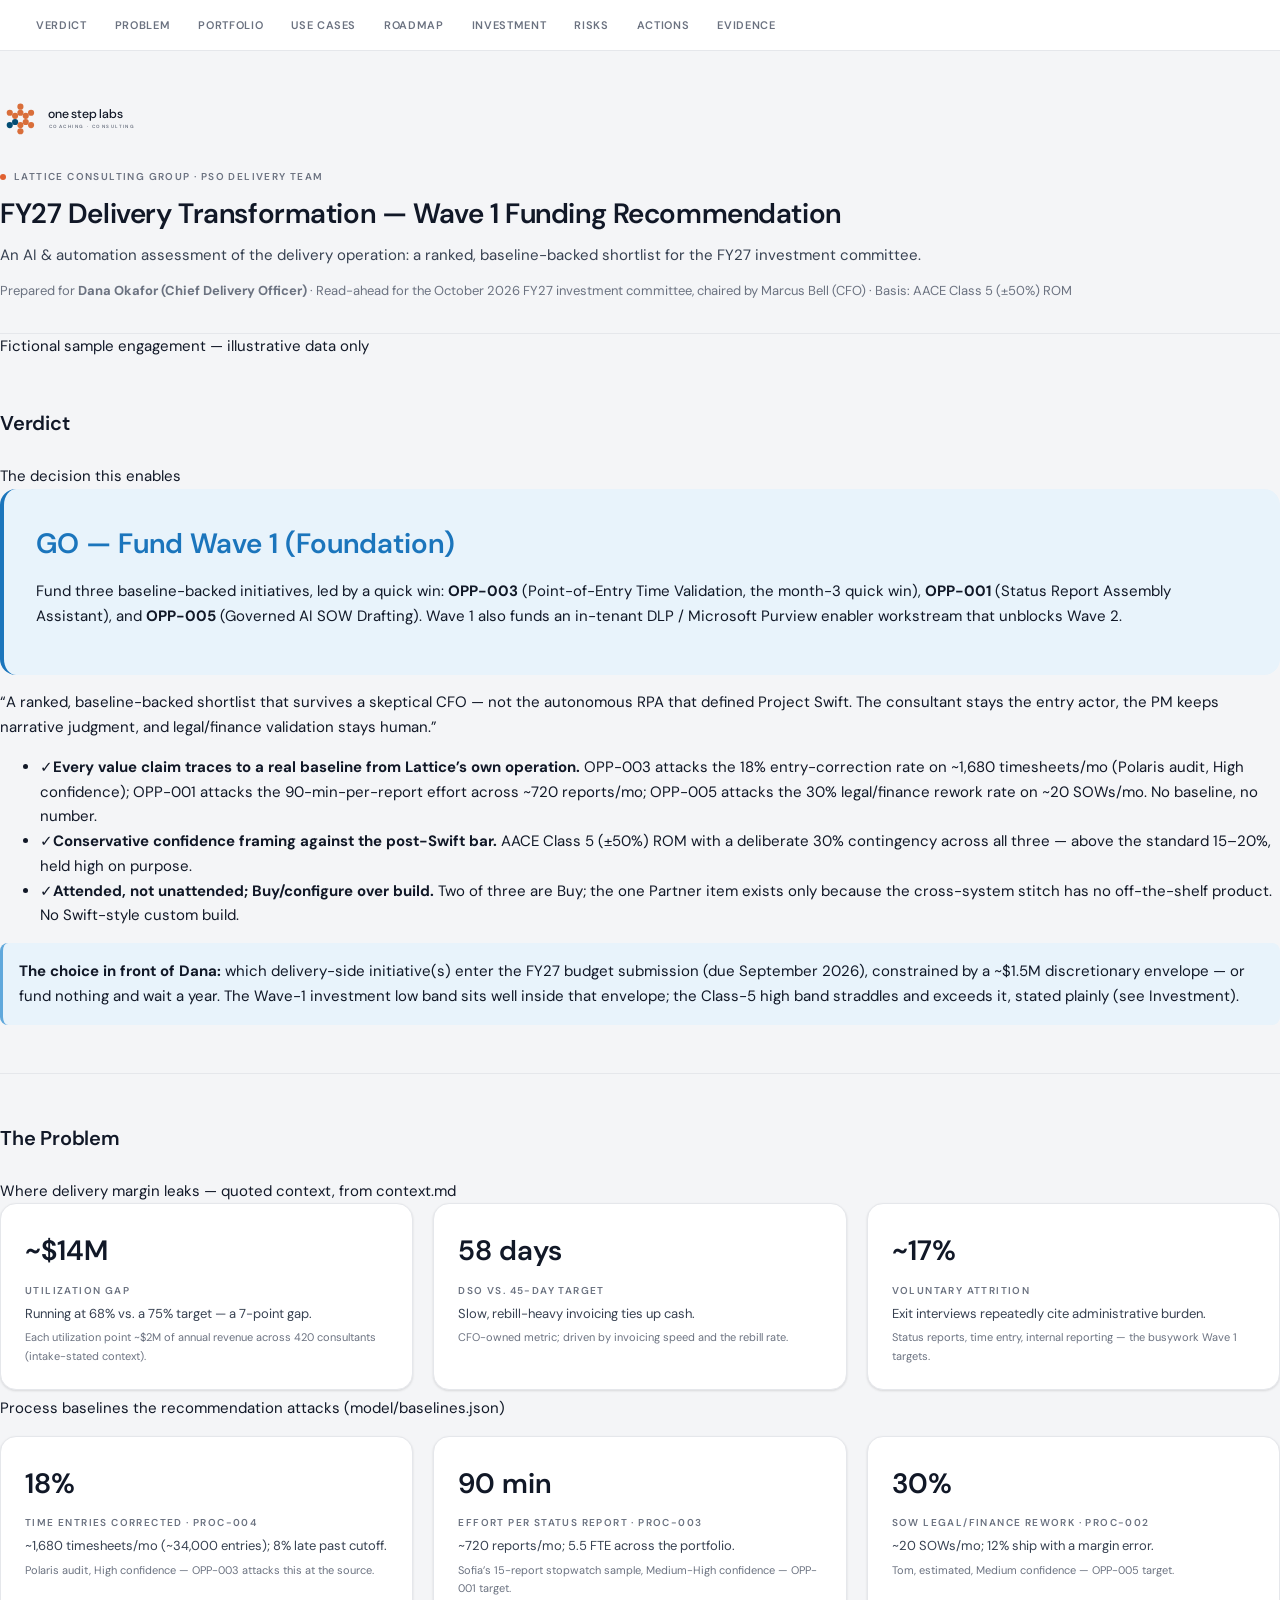
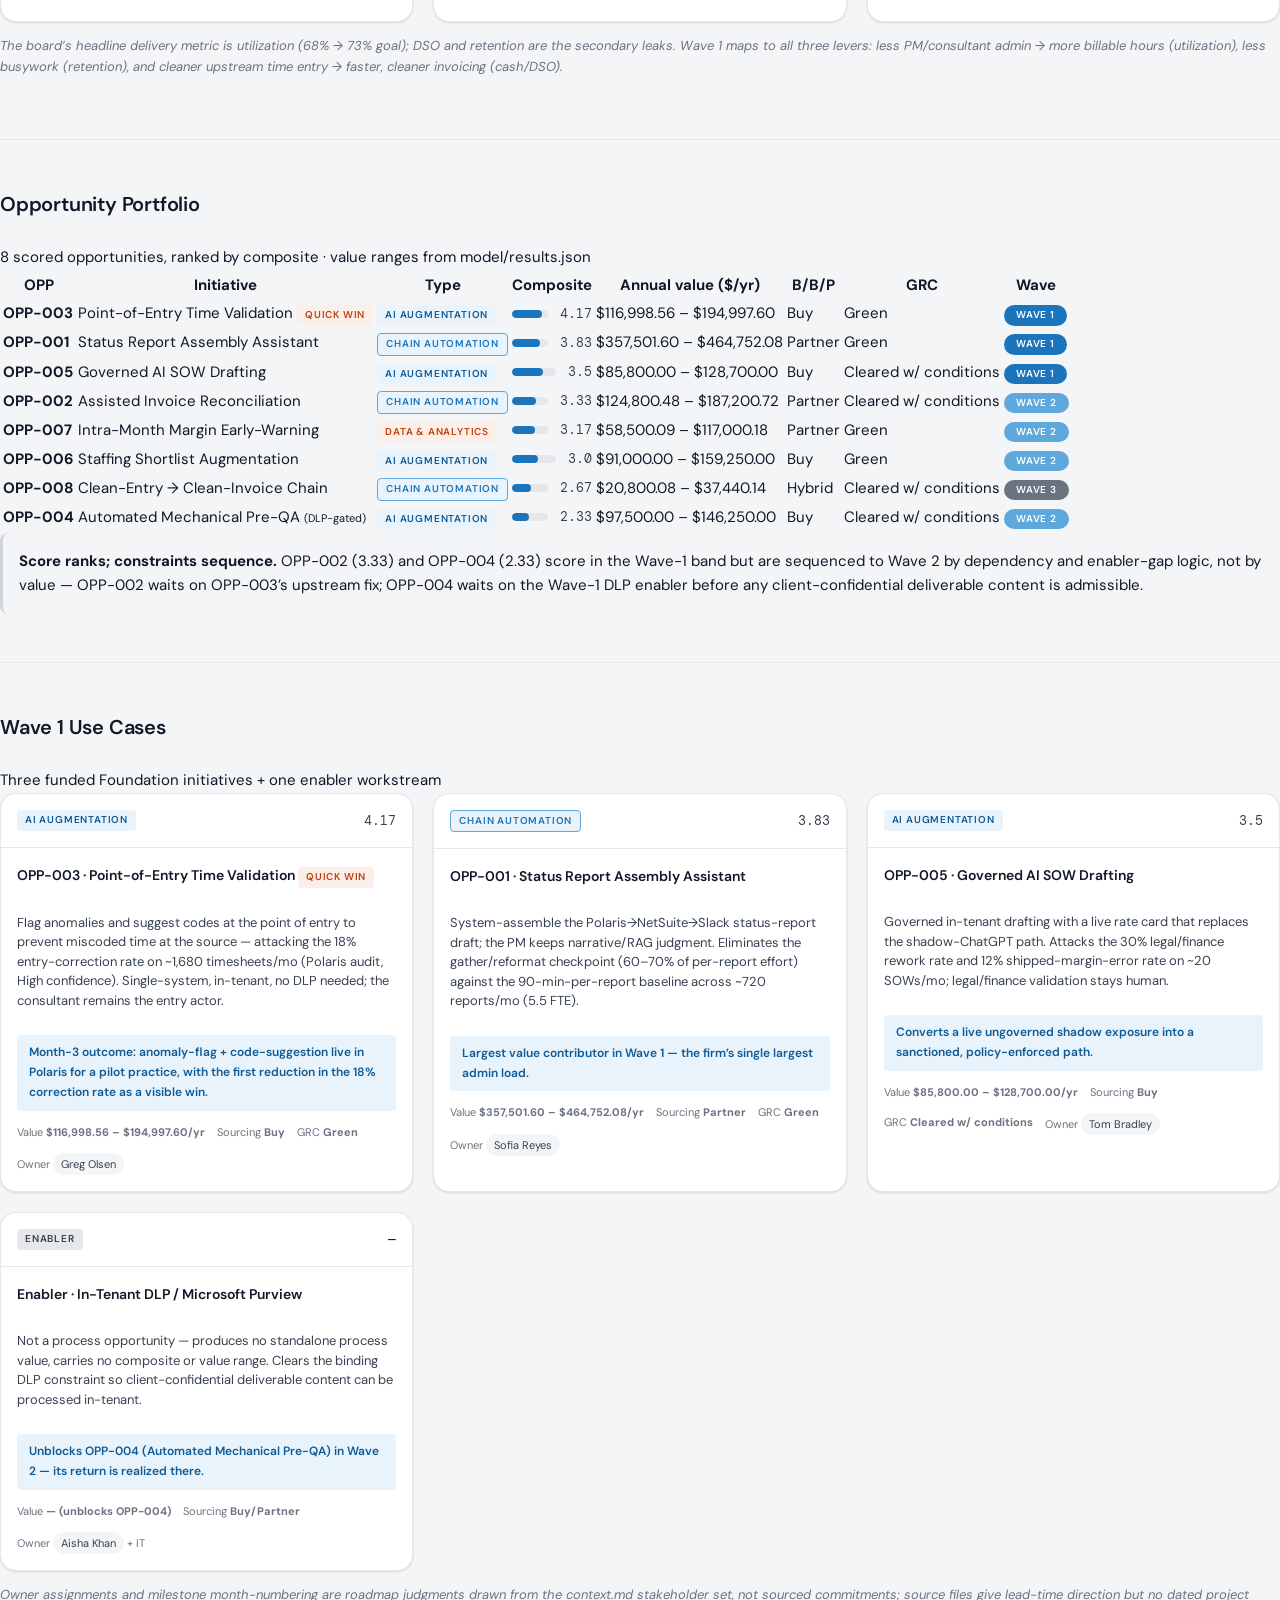
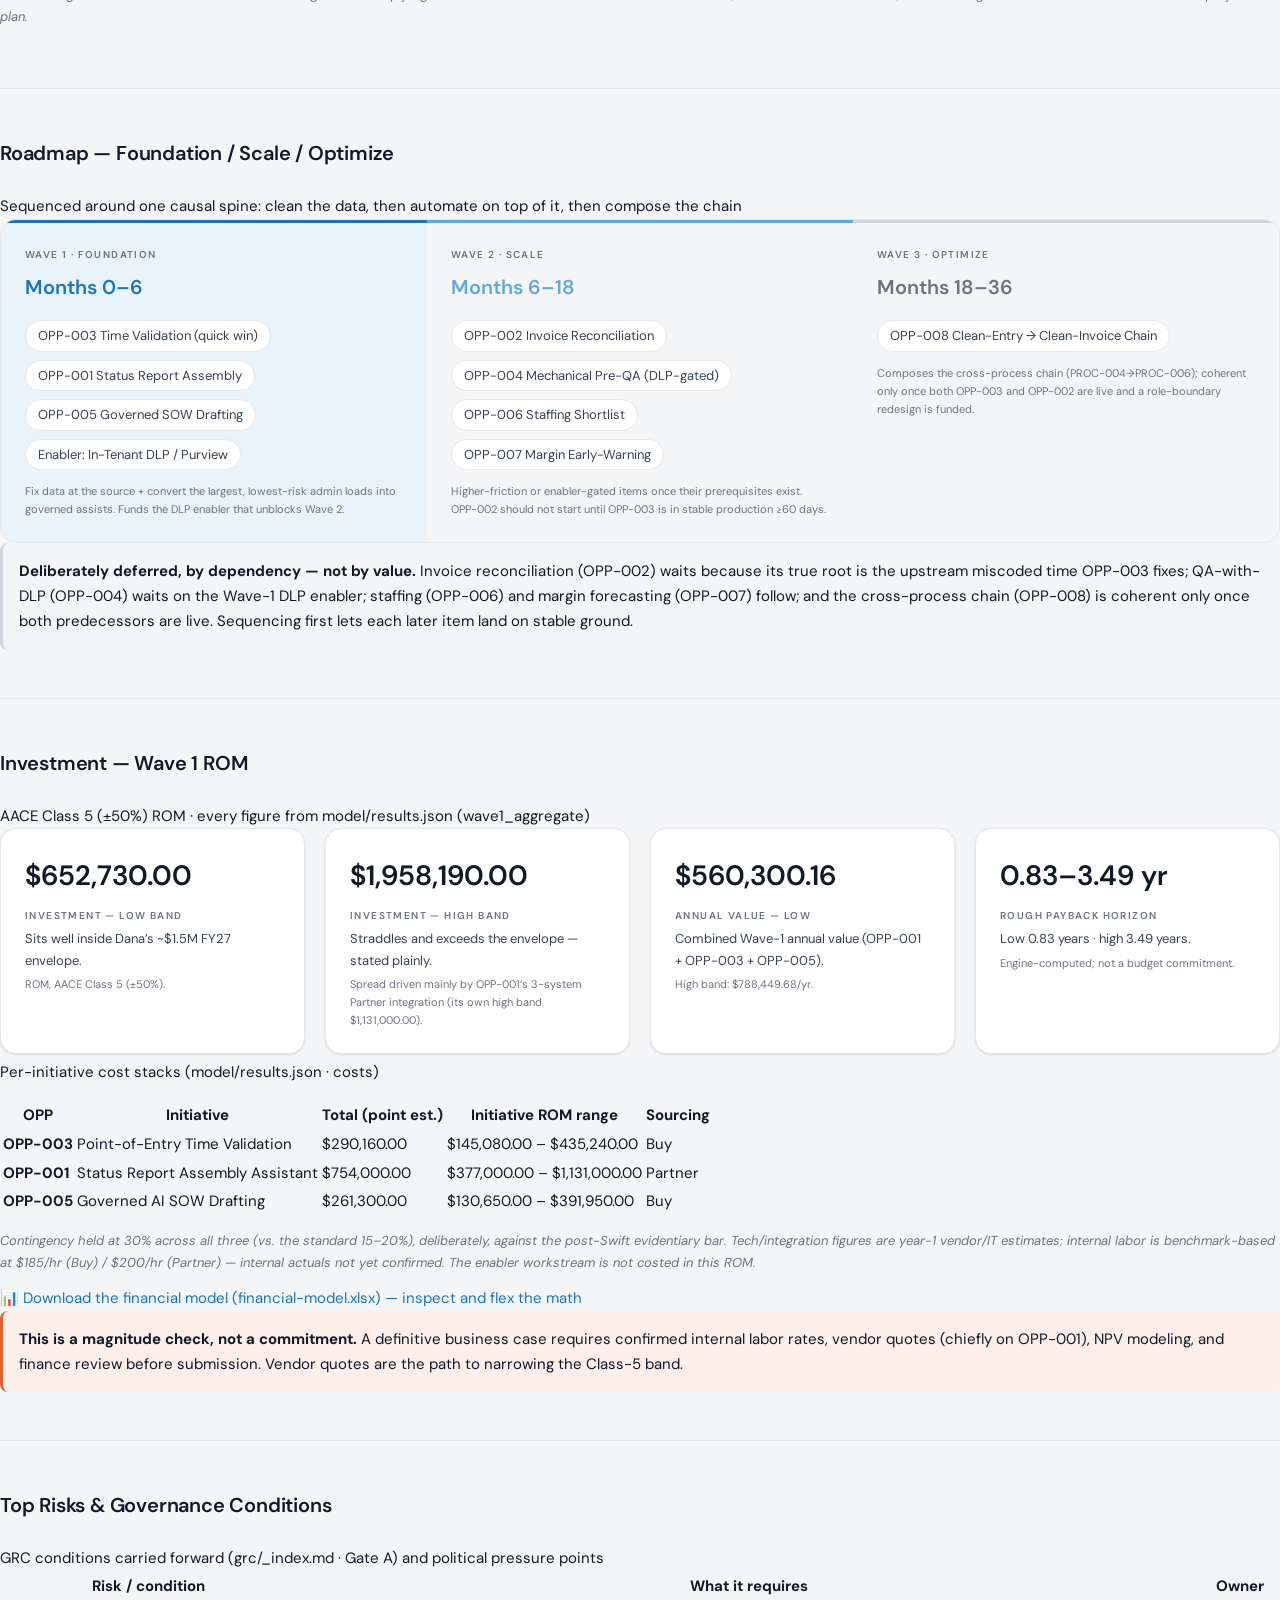
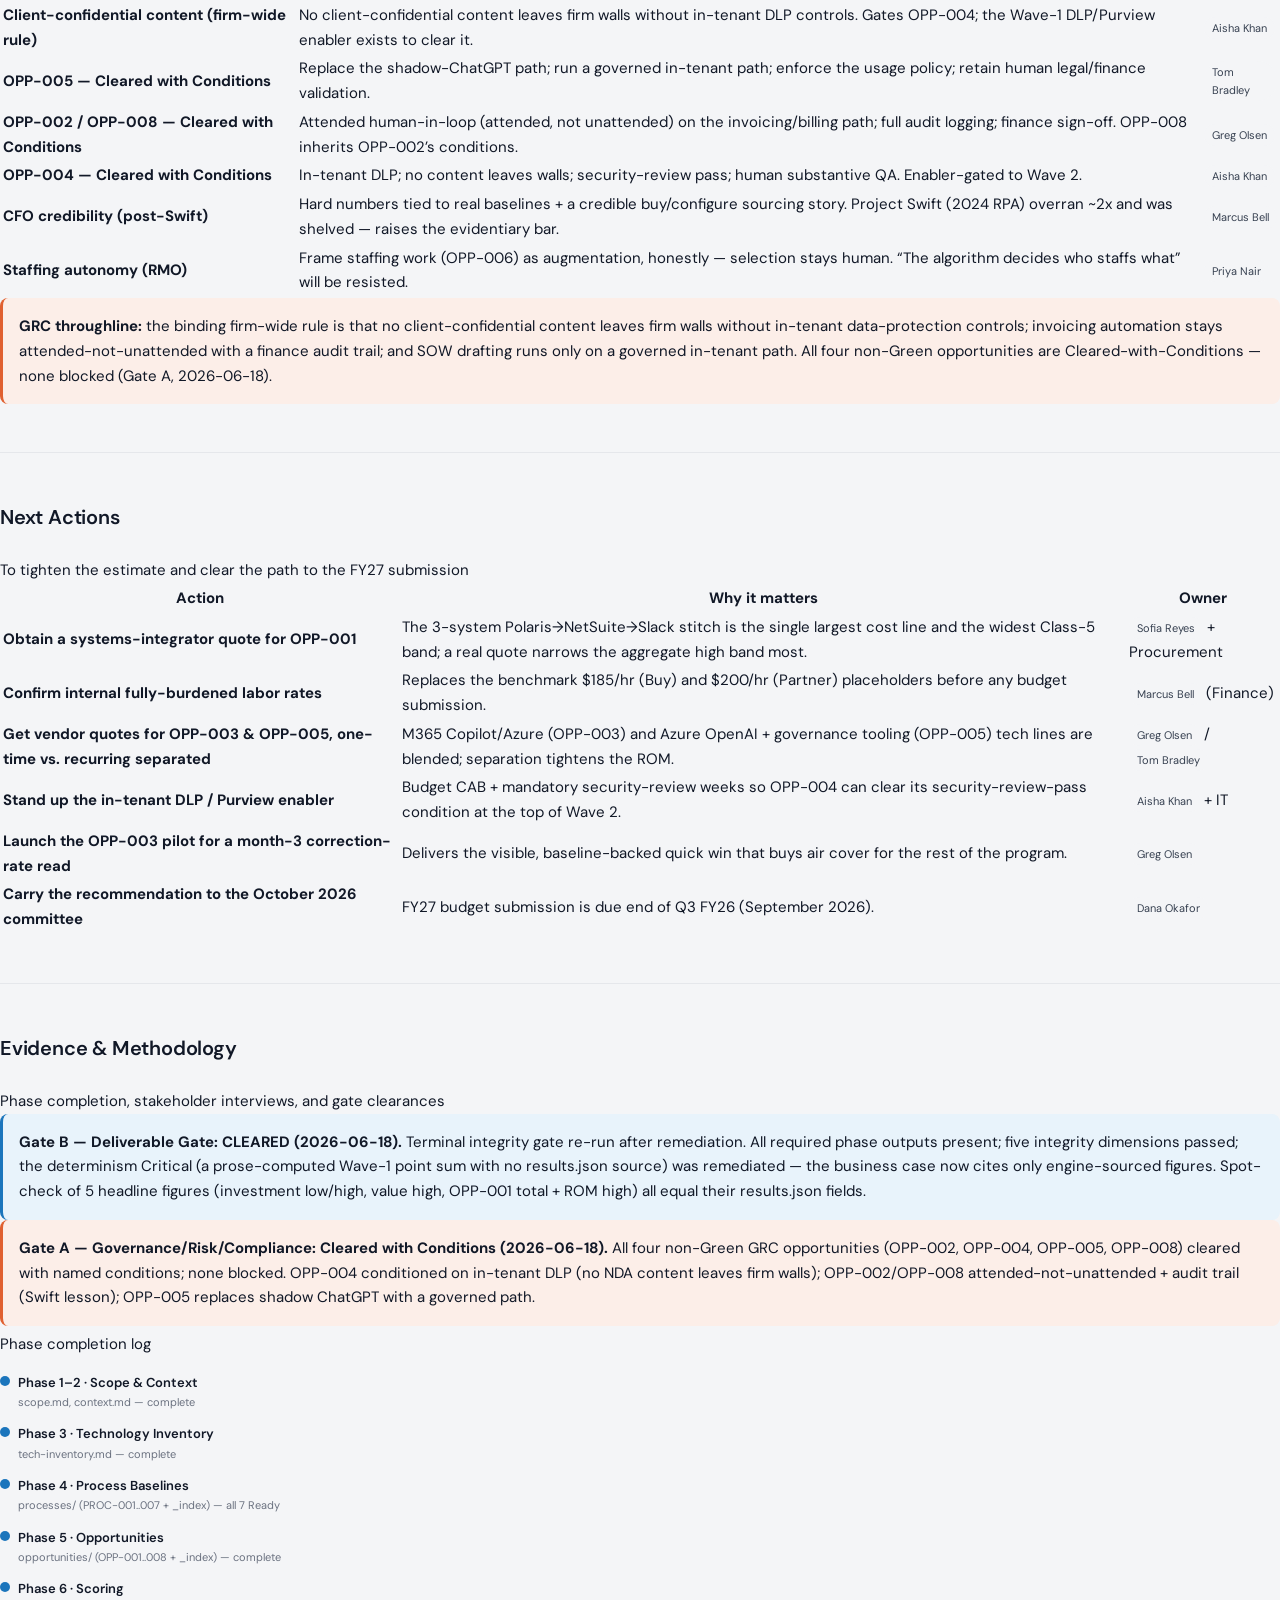
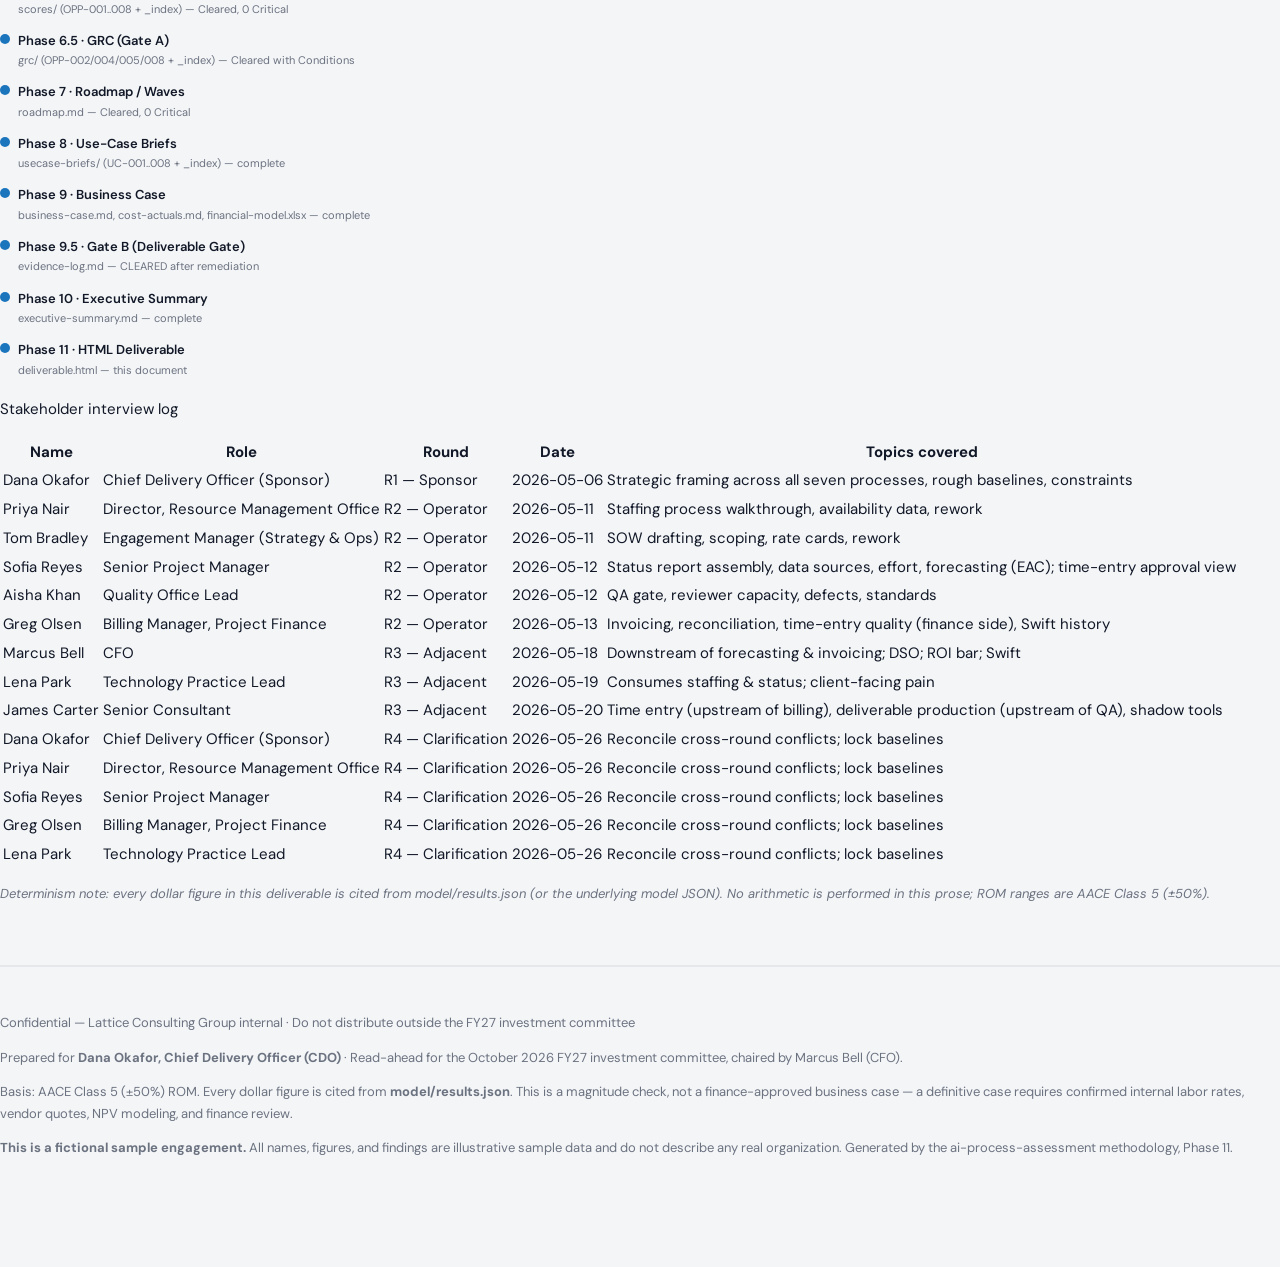
==== sample-pso-delivery/deliverable.html @ 83563a58 "feat(branding): re-shell bundled sample deliverable in OSL brand (golden ref for #120) Co-Authored-B" ====
<!DOCTYPE html>
<html lang="en">
<head>
<meta charset="utf-8">
<meta name="viewport" content="width=device-width, initial-scale=1">
<title>FY27 Delivery Transformation — Wave 1 Funding Recommendation · Lattice Consulting Group</title>
<style>
/* One Step Labs brand layer — vendored from one-step-labs-design (commit 7e7d85d).
   Single source of truth for OSL tokens. Inlined verbatim into every branded HTML
   artifact. See SOURCE.md for re-vendor steps. */

/* --- Webfonts: DM Sans (display+body), DM Mono (data). Falls back to system-ui offline. --- */
@import url('https://fonts.googleapis.com/css2?family=DM+Mono:wght@400;500&family=DM+Sans:opsz,wght@9..40,300;9..40,400;9..40,500;9..40,600;9..40,700&display=swap');

/* --- Color tokens --- */
:root {
  --blue-700: #0D5A96;
  --blue-500: #1B75BC;
  --blue-300: #5FA8DC;
  --blue-100: #E8F3FB;
  --orange-700: #C0410D;
  --orange-500: #E06030;
  --orange-300: #EF8E6B;
  --orange-100: #FCEEE8;
  --neutral-900: #111827;
  --neutral-700: #374151;
  --neutral-500: #6B7280;
  --neutral-300: #D1D5DB;
  --neutral-200: #E5E7EB;
  --neutral-100: #F4F5F7;
  --white: #FFFFFF;

  --color-primary: var(--blue-500);
  --color-primary-hover: var(--blue-700);
  --color-accent: var(--orange-500);
  --color-accent-hover: var(--orange-700);
  --text-strong: var(--neutral-900);
  --text-body: var(--neutral-900);
  --text-secondary: var(--neutral-700);
  --text-muted: var(--neutral-500);
  --text-on-primary: var(--white);
  --link: var(--blue-500);
  --link-hover: var(--blue-700);
  --surface-page: var(--neutral-100);
  --surface-card: var(--white);
  --surface-tint-blue: var(--blue-100);
  --surface-tint-orange: var(--orange-100);
  --border-default: var(--neutral-300);
  --border-subtle: var(--neutral-200);
  --border-strong: var(--neutral-700);
  --focus-ring: 0 0 0 3px rgba(27, 117, 188, 0.10);
}

/* --- Typography tokens --- */
:root {
  --font-sans: 'DM Sans', system-ui, -apple-system, 'Segoe UI', sans-serif;
  --font-mono: 'DM Mono', ui-monospace, 'SF Mono', Menlo, monospace;
  --font-display-size: 42px; --font-display-weight: 300; --font-display-tracking: -0.025em; --font-display-leading: 1.1;
  --font-h1-size: 28px; --font-h1-weight: 600; --font-h1-tracking: -0.015em; --font-h1-leading: 1.2;
  --font-h2-size: 20px; --font-h2-weight: 600; --font-h2-tracking: -0.01em; --font-h2-leading: 1.3;
  --font-h3-size: 16px; --font-h3-weight: 600; --font-h3-tracking: 0; --font-h3-leading: 1.3;
  --font-body-size: 15px; --font-body-weight: 400; --font-body-leading: 1.65;
  --font-small-size: 13px; --font-small-weight: 400; --font-small-leading: 1.5;
  --font-label-size: 10px; --font-label-weight: 600; --font-label-tracking: 0.14em;
  --font-mono-size: 13px; --font-mono-weight: 400;
}

/* --- Spacing tokens --- */
:root {
  --space-1: 4px; --space-2: 8px; --space-3: 12px; --space-4: 16px;
  --space-6: 24px; --space-8: 32px; --space-12: 48px; --space-16: 64px; --space-24: 96px;
  --content-max: 980px; --content-pad: 24px; --grid-gutter: 20px; --card-min: 260px;
}

/* --- Radius tokens --- */
:root {
  --radius-sm: 4px; --radius-md: 8px; --radius-lg: 16px; --radius-pill: 999px;
}

/* --- Shadow tokens --- */
:root {
  --shadow-sm: 0 1px 3px rgba(0,0,0,.07), 0 1px 2px rgba(0,0,0,.05);
  --shadow-md: 0 4px 12px rgba(0,0,0,.09), 0 2px 4px rgba(0,0,0,.05);
  --shadow-lg: 0 12px 32px rgba(0,0,0,.11), 0 4px 8px rgba(0,0,0,.05);
}

/* --- Base layer + canonical type roles --- */
*, *::before, *::after { box-sizing: border-box; }
body {
  margin: 0;
  font-family: var(--font-sans);
  font-size: var(--font-body-size);
  font-weight: var(--font-body-weight);
  line-height: var(--font-body-leading);
  color: var(--text-body);
  background: var(--surface-page);
  -webkit-font-smoothing: antialiased;
  text-rendering: optimizeLegibility;
}
.osl-display { font-family: var(--font-sans); font-size: var(--font-display-size); font-weight: var(--font-display-weight); letter-spacing: var(--font-display-tracking); line-height: var(--font-display-leading); color: var(--text-strong); }
.osl-h1 { font-size: var(--font-h1-size); font-weight: var(--font-h1-weight); letter-spacing: var(--font-h1-tracking); line-height: var(--font-h1-leading); color: var(--text-strong); }
.osl-h2 { font-size: var(--font-h2-size); font-weight: var(--font-h2-weight); letter-spacing: var(--font-h2-tracking); line-height: var(--font-h2-leading); color: var(--text-strong); }
.osl-h3 { font-size: var(--font-h3-size); font-weight: var(--font-h3-weight); line-height: var(--font-h3-leading); color: var(--text-strong); }
.osl-body { font-size: var(--font-body-size); line-height: var(--font-body-leading); }
.osl-small { font-size: var(--font-small-size); line-height: var(--font-small-leading); color: var(--text-muted); }
.osl-mono { font-family: var(--font-mono); font-size: var(--font-mono-size); font-weight: var(--font-mono-weight); }
.osl-label { display: inline-flex; align-items: center; gap: var(--space-2); font-size: var(--font-label-size); font-weight: var(--font-label-weight); letter-spacing: var(--font-label-tracking); text-transform: uppercase; color: var(--text-muted); }
.osl-label::before { content: ""; width: 6px; height: 6px; border-radius: 999px; background: var(--orange-500); flex: none; }
a { color: var(--link); text-decoration: none; }
a:hover { color: var(--link-hover); }

/* One Step Labs — HTML artifact components.
   Restyles this repo's deliverable/checkpoint design-system classes onto OSL tokens
   (brand.css). Inlined verbatim AFTER brand.css. Colors via var(--token) only.
   Two-hue palette: blue leads, orange spark, neutral structure. */

/* --- Page frame --- */
body { background: var(--surface-page); }
.page-wrap { max-width: var(--content-max); margin: 0 auto; padding: 0 var(--content-pad); }

/* --- Masthead (static shell; carries the inlined logo) --- */
.masthead { padding: var(--space-12) 0 var(--space-8); border-bottom: 1px solid var(--border-subtle); }
.brand-logo { height: 40px; width: auto; display: block; margin-bottom: var(--space-6); }
.masthead .eyebrow { display: inline-flex; align-items: center; gap: var(--space-2); font-size: var(--font-label-size); font-weight: var(--font-label-weight); letter-spacing: var(--font-label-tracking); text-transform: uppercase; color: var(--text-muted); margin-bottom: var(--space-3); }
.masthead .eyebrow::before { content: ""; width: 6px; height: 6px; border-radius: var(--radius-pill); background: var(--orange-500); }
.masthead h1 { font-size: var(--font-h1-size); font-weight: var(--font-h1-weight); letter-spacing: var(--font-h1-tracking); line-height: var(--font-h1-leading); color: var(--text-strong); margin: 0 0 var(--space-3); }
.masthead .subtitle { font-size: var(--font-body-size); color: var(--text-secondary); margin: 0; }
.masthead .meta-line { font-size: var(--font-small-size); color: var(--text-muted); margin-top: var(--space-3); }

/* --- Sticky nav --- */
.sticky-nav { position: sticky; top: 0; z-index: 10; display: flex; flex-wrap: wrap; gap: var(--space-1); background: var(--surface-card); border-bottom: 1px solid var(--border-subtle); padding: var(--space-2) var(--content-pad); }
.sticky-nav a { font-size: 11px; font-weight: 600; text-transform: uppercase; letter-spacing: 0.06em; color: var(--text-muted); padding: var(--space-2) var(--space-3); border-radius: var(--radius-sm); }
.sticky-nav a:hover { background: var(--neutral-100); color: var(--text-strong); }

/* --- Sections --- */
.section-block { padding: var(--space-12) 0; border-bottom: 1px solid var(--border-subtle); scroll-margin-top: 52px; }
.section-block h2 { font-size: var(--font-h2-size); font-weight: var(--font-h2-weight); letter-spacing: var(--font-h2-tracking); color: var(--text-strong); margin: 0 0 var(--space-6); }
.doc-footer { border-top: 1px solid var(--border-subtle); padding: var(--space-8) 0 var(--space-24); font-size: var(--font-small-size); color: var(--text-muted); }

/* --- Stat cards --- */
.stat-row { display: grid; grid-template-columns: repeat(auto-fit, minmax(180px, 1fr)); gap: var(--grid-gutter); }
.stat-card { background: var(--surface-card); border: 1px solid var(--border-subtle); border-radius: var(--radius-lg); padding: var(--space-6); box-shadow: var(--shadow-sm); }
.stat-value { font-size: var(--font-h1-size); font-weight: var(--font-h1-weight); color: var(--text-strong); }
.stat-label { display: block; font-size: var(--font-label-size); font-weight: var(--font-label-weight); letter-spacing: var(--font-label-tracking); text-transform: uppercase; color: var(--text-muted); margin-top: var(--space-2); }
.stat-sub { font-size: var(--font-small-size); color: var(--text-secondary); margin-top: var(--space-1); }
.stat-context { font-size: 11px; color: var(--text-muted); margin-top: var(--space-1); }

/* --- Verdict (GO=blue, NO-GO=orange) --- */
.verdict-block { background: var(--surface-tint-blue); border-left: 4px solid var(--blue-500); border-radius: var(--radius-lg); padding: var(--space-8); }
.verdict-block.nogo { background: var(--surface-tint-orange); border-left-color: var(--orange-500); }
.verdict-label { font-size: var(--font-h1-size); font-weight: var(--font-h1-weight); color: var(--blue-500); }
.verdict-block.nogo .verdict-label { color: var(--orange-700); }
.verdict-text { font-size: var(--font-body-size); line-height: var(--font-body-leading); color: var(--text-body); margin-top: var(--space-3); }

/* --- Score bars --- */
.score-bar-wrap { display: flex; align-items: center; gap: var(--space-3); }
.score-bar-track { flex: 1; height: 8px; background: var(--neutral-200); border-radius: var(--radius-pill); overflow: hidden; }
.score-bar-fill { height: 100%; background: var(--blue-500); border-radius: var(--radius-pill); }
.score-value { font-family: var(--font-mono); font-size: var(--font-mono-size); color: var(--text-secondary); }

/* --- Waves (sequential: blue-500 / blue-300 / neutral) --- */
.wave-badge { display: inline-block; border-radius: var(--radius-pill); font-size: var(--font-label-size); font-weight: 600; letter-spacing: 0.08em; text-transform: uppercase; padding: 2px var(--space-3); color: var(--white); }
.wave-badge.w1 { background: var(--blue-500); }
.wave-badge.w2 { background: var(--blue-300); }
.wave-badge.w3 { background: var(--neutral-500); }
.wave-timeline { display: flex; border: 1px solid var(--border-subtle); border-radius: var(--radius-lg); overflow: hidden; }
.wave-band { flex: 1; padding: var(--space-6); border-top: 3px solid var(--neutral-300); }
.wave-band.w1 { background: var(--surface-tint-blue); border-top-color: var(--blue-500); }
.wave-band.w2 { background: var(--neutral-100); border-top-color: var(--blue-300); }
.wave-band.w3 { background: var(--neutral-100); border-top-color: var(--neutral-300); }
.wave-band-label { font-size: var(--font-label-size); font-weight: 600; letter-spacing: var(--font-label-tracking); text-transform: uppercase; color: var(--text-muted); }
.wave-band-horizon { font-size: var(--font-h2-size); font-weight: 600; margin-top: var(--space-2); color: var(--blue-500); }
.wave-band.w2 .wave-band-horizon { color: var(--blue-300); }
.wave-band.w3 .wave-band-horizon { color: var(--neutral-500); }
.wave-pills { display: flex; flex-wrap: wrap; gap: var(--space-2); margin-top: var(--space-4); }
.wave-pill { background: var(--surface-card); border: 1px solid var(--border-subtle); border-radius: var(--radius-pill); padding: var(--space-1) var(--space-3); font-size: var(--font-small-size); color: var(--text-secondary); }
.wave-band-note { font-size: 11px; color: var(--text-muted); margin-top: var(--space-3); }

/* --- Use case cards --- */
.uc-grid { display: grid; grid-template-columns: repeat(auto-fit, minmax(360px, 1fr)); gap: var(--grid-gutter); }
.uc-card { display: flex; flex-direction: column; background: var(--surface-card); border: 1px solid var(--border-subtle); border-radius: var(--radius-lg); overflow: hidden; box-shadow: var(--shadow-sm); }
.uc-card-header { display: flex; align-items: center; justify-content: space-between; gap: var(--space-3); padding: var(--space-4); border-bottom: 1px solid var(--border-subtle); }
.uc-card-title { font-size: 14px; font-weight: 600; color: var(--text-strong); }
.uc-card-body { display: flex; flex-direction: column; gap: var(--space-3); padding: var(--space-4); }
.uc-card-type { display: inline-block; border-radius: var(--radius-sm); padding: 2px var(--space-2); font-size: var(--font-label-size); font-weight: 600; letter-spacing: 0.08em; text-transform: uppercase; }
.uc-problem { font-size: var(--font-small-size); line-height: 1.5; color: var(--text-secondary); }
.uc-outcome { font-size: 12px; font-weight: 600; color: var(--blue-700); background: var(--surface-tint-blue); padding: var(--space-2) var(--space-3); border-radius: var(--radius-sm); }
.uc-meta { display: flex; flex-wrap: wrap; gap: var(--space-3); font-size: 11px; color: var(--text-muted); }
.uc-quickwin { display: inline-block; background: var(--surface-tint-orange); color: var(--orange-700); font-size: var(--font-label-size); font-weight: 600; text-transform: uppercase; letter-spacing: 0.08em; padding: 2px var(--space-2); border-radius: var(--radius-sm); }

/* --- Type badges (blue family = AI; orange = insight/agentic; neutral = RPA) --- */
.type-rpa { background: var(--neutral-200); color: var(--neutral-700); }
.type-aug { background: var(--blue-100); color: var(--blue-700); }
.type-ai { background: var(--blue-300); color: var(--white); }
.type-chain { background: var(--blue-100); color: var(--blue-500); border: 1px solid var(--blue-300); }
.type-data { background: var(--orange-100); color: var(--orange-700); }
.type-agentic { background: var(--orange-300); color: var(--white); }

/* --- Phase completion log (evidence) --- */
.phase-log { display: flex; flex-direction: column; gap: var(--space-3); }
.phase-chip-row { display: flex; align-items: flex-start; gap: var(--space-2); }
.phase-dot { width: 10px; height: 10px; border-radius: var(--radius-pill); background: var(--blue-500); margin-top: 4px; flex: none; }
.phase-dot.pending { background: var(--neutral-300); }
.phase-chip-label { font-size: var(--font-small-size); font-weight: 600; color: var(--text-strong); }
.phase-chip-meta { font-size: 11px; color: var(--text-muted); }

/* --- Owner chip --- */
.owner-chip { display: inline-block; background: var(--neutral-100); color: var(--text-secondary); font-size: 11px; padding: 2px var(--space-2); border-radius: var(--radius-pill); }

/* --- Callouts (info/success=blue, warning=orange, note=neutral) --- */
.callout { border-left: 3px solid var(--blue-300); background: var(--surface-tint-blue); padding: var(--space-4); border-radius: var(--radius-md); }
.callout-highlight { border-left: 3px solid var(--blue-500); background: var(--surface-tint-blue); padding: var(--space-4); border-radius: var(--radius-md); }
.callout-success { border-left: 3px solid var(--blue-500); background: var(--surface-tint-blue); padding: var(--space-4); border-radius: var(--radius-md); }
.callout-warning { border-left: 3px solid var(--orange-500); background: var(--surface-tint-orange); padding: var(--space-4); border-radius: var(--radius-md); }
.callout-note { border-left: 3px solid var(--neutral-300); background: var(--neutral-100); padding: var(--space-4); border-radius: var(--radius-md); }
.gap-note { color: var(--text-muted); font-style: italic; font-size: var(--font-small-size); }

</style>
</head>
<body>

<nav class="sticky-nav">
  <a href="#verdict" onclick="navScrollTo('verdict'); return false;">Verdict</a>
  <a href="#problem" onclick="navScrollTo('problem'); return false;">Problem</a>
  <a href="#portfolio" onclick="navScrollTo('portfolio'); return false;">Portfolio</a>
  <a href="#usecases" onclick="navScrollTo('usecases'); return false;">Use Cases</a>
  <a href="#roadmap" onclick="navScrollTo('roadmap'); return false;">Roadmap</a>
  <a href="#investment" onclick="navScrollTo('investment'); return false;">Investment</a>
  <a href="#risks" onclick="navScrollTo('risks'); return false;">Risks</a>
  <a href="#actions" onclick="navScrollTo('actions'); return false;">Actions</a>
  <a href="#evidence" onclick="navScrollTo('evidence'); return false;">Evidence</a>
</nav>

<header class="masthead">
<svg class="brand-logo" xmlns="http://www.w3.org/2000/svg" viewBox="0 0 372 96" width="372" height="96" role="img" aria-label="One Step Labs — coaching consulting">
  <g transform="translate(8,6) scale(0.82)">
    <g fill="#D96E3A">
      <circle cx="50" cy="15" r="9"></circle>
      <circle cx="50" cy="33" r="9"></circle>
      <circle cx="50" cy="69" r="9"></circle>
      <circle cx="50" cy="87" r="9"></circle>
      <circle cx="34.41" cy="42" r="9"></circle>
      <circle cx="65.59" cy="42" r="9"></circle>
      <circle cx="65.59" cy="60" r="9"></circle>
      <circle cx="18.82" cy="33" r="9"></circle>
      <circle cx="81.18" cy="33" r="9"></circle>
      <circle cx="81.18" cy="69" r="9"></circle>
    </g>
    <g fill="#034D74">
      <circle cx="34.41" cy="60" r="9"></circle>
      <circle cx="18.82" cy="69" r="9"></circle>
    </g>
  </g>
  <text x="116" y="46" font-family="'DM Sans', sans-serif" font-size="30" font-weight="500" letter-spacing="-0.5" fill="#111827">one step labs</text>
  <text x="117" y="70" font-family="'DM Sans', sans-serif" font-size="11" font-weight="600" letter-spacing="3.5" fill="#6B7280">COACHING · CONSULTING</text>
</svg>
  <div class="eyebrow">Lattice Consulting Group · PSO Delivery Team</div>
  <h1>FY27 Delivery Transformation — Wave 1 Funding Recommendation</h1>
  <p class="subtitle">An AI &amp; automation assessment of the delivery operation: a ranked, baseline-backed shortlist for the FY27 investment committee.</p>
  <div class="meta-line">Prepared for <strong>Dana Okafor (Chief Delivery Officer)</strong> · Read-ahead for the October 2026 FY27 investment committee, chaired by Marcus Bell (CFO) · Basis: AACE Class 5 (&plusmn;50%) ROM</div>
</header>
<div class="sample-banner">
  <span class="pill">Fictional sample engagement &mdash; illustrative data only</span>
</div>

<!-- ===================== #verdict ===================== -->
<section class="section-block" id="verdict">
  <h2>Verdict</h2>
  <div class="lede">The decision this enables</div>

  <div class="verdict-block">
    <div class="verdict-label">GO &mdash; Fund Wave 1 (Foundation)</div>
    <p class="verdict-text">Fund three baseline-backed initiatives, led by a quick win: <b>OPP-003</b> (Point-of-Entry Time Validation, the month-3 quick win), <b>OPP-001</b> (Status Report Assembly Assistant), and <b>OPP-005</b> (Governed AI SOW Drafting). Wave 1 also funds an in-tenant DLP / Microsoft Purview enabler workstream that unblocks Wave 2.</p>
  </div>

  <p class="pull-quote">&ldquo;A ranked, baseline-backed shortlist that survives a skeptical CFO &mdash; not the autonomous RPA that defined Project Swift. The consultant stays the entry actor, the PM keeps narrative judgment, and legal/finance validation stays human.&rdquo;</p>

  <ul class="why-now">
    <li><span class="tick">&#10003;</span><span><b>Every value claim traces to a real baseline from Lattice&rsquo;s own operation.</b> OPP-003 attacks the 18% entry-correction rate on ~1,680 timesheets/mo (Polaris audit, High confidence); OPP-001 attacks the 90-min-per-report effort across ~720 reports/mo; OPP-005 attacks the 30% legal/finance rework rate on ~20 SOWs/mo. No baseline, no number.</span></li>
    <li><span class="tick">&#10003;</span><span><b>Conservative confidence framing against the post-Swift bar.</b> AACE Class 5 (&plusmn;50%) ROM with a deliberate 30% contingency across all three &mdash; above the standard 15&ndash;20%, held high on purpose.</span></li>
    <li><span class="tick">&#10003;</span><span><b>Attended, not unattended; Buy/configure over build.</b> Two of three are Buy; the one Partner item exists only because the cross-system stitch has no off-the-shelf product. No Swift-style custom build.</span></li>
  </ul>

  <div class="callout">
    <b>The choice in front of Dana:</b> which delivery-side initiative(s) enter the FY27 budget submission (due September 2026), constrained by a ~$1.5M discretionary envelope &mdash; or fund nothing and wait a year. The Wave-1 investment low band sits well inside that envelope; the Class-5 high band straddles and exceeds it, stated plainly (see Investment).
  </div>
</section>

<!-- ===================== #problem ===================== -->
<section class="section-block" id="problem">
  <h2>The Problem</h2>
  <div class="lede">Where delivery margin leaks &mdash; quoted context, from context.md</div>

  <div class="stat-row">
    <div class="stat-card">
      <div class="stat-value">~$14M</div>
      <div class="stat-label">Utilization gap</div>
      <div class="stat-sub">Running at 68% vs. a 75% target &mdash; a 7-point gap.</div>
      <div class="stat-context">Each utilization point ~$2M of annual revenue across 420 consultants (intake-stated context).</div>
    </div>
    <div class="stat-card">
      <div class="stat-value">58 days</div>
      <div class="stat-label">DSO vs. 45-day target</div>
      <div class="stat-sub">Slow, rebill-heavy invoicing ties up cash.</div>
      <div class="stat-context">CFO-owned metric; driven by invoicing speed and the rebill rate.</div>
    </div>
    <div class="stat-card">
      <div class="stat-value">~17%</div>
      <div class="stat-label">Voluntary attrition</div>
      <div class="stat-sub">Exit interviews repeatedly cite administrative burden.</div>
      <div class="stat-context">Status reports, time entry, internal reporting &mdash; the busywork Wave 1 targets.</div>
    </div>
  </div>

  <p class="lede" style="margin-top:6px">Process baselines the recommendation attacks (model/baselines.json)</p>
  <div class="stat-row">
    <div class="stat-card">
      <div class="stat-value">18%</div>
      <div class="stat-label">Time entries corrected · PROC-004</div>
      <div class="stat-sub">~1,680 timesheets/mo (~34,000 entries); 8% late past cutoff.</div>
      <div class="stat-context">Polaris audit, High confidence &mdash; OPP-003 attacks this at the source.</div>
    </div>
    <div class="stat-card">
      <div class="stat-value">90 min</div>
      <div class="stat-label">Effort per status report · PROC-003</div>
      <div class="stat-sub">~720 reports/mo; 5.5 FTE across the portfolio.</div>
      <div class="stat-context">Sofia&rsquo;s 15-report stopwatch sample, Medium-High confidence &mdash; OPP-001 target.</div>
    </div>
    <div class="stat-card">
      <div class="stat-value">30%</div>
      <div class="stat-label">SOW legal/finance rework · PROC-002</div>
      <div class="stat-sub">~20 SOWs/mo; 12% ship with a margin error.</div>
      <div class="stat-context">Tom, estimated, Medium confidence &mdash; OPP-005 target.</div>
    </div>
  </div>

  <p class="gap-note">The board&rsquo;s headline delivery metric is utilization (68% &rarr; 73% goal); DSO and retention are the secondary leaks. Wave 1 maps to all three levers: less PM/consultant admin &rarr; more billable hours (utilization), less busywork (retention), and cleaner upstream time entry &rarr; faster, cleaner invoicing (cash/DSO).</p>
</section>

<!-- ===================== #portfolio ===================== -->
<section class="section-block" id="portfolio">
  <h2>Opportunity Portfolio</h2>
  <div class="lede">8 scored opportunities, ranked by composite · value ranges from model/results.json</div>

  <table class="data">
    <thead>
      <tr>
        <th>OPP</th>
        <th>Initiative</th>
        <th>Type</th>
        <th>Composite</th>
        <th>Annual value ($/yr)</th>
        <th>B/B/P</th>
        <th>GRC</th>
        <th>Wave</th>
      </tr>
    </thead>
    <tbody>
      <tr class="wave1-row">
        <td><b>OPP-003</b></td>
        <td>Point-of-Entry Time Validation <span class="uc-quickwin">Quick Win</span></td>
        <td><span class="uc-card-type type-aug">AI Augmentation</span></td>
        <td>
          <div class="score-bar-wrap"><div class="score-bar-track"><div class="score-bar-fill" style="width:83.4%"></div></div><span class="score-value">4.17</span></div>
        </td>
        <td class="num">$116,998.56 &ndash; $194,997.60</td>
        <td>Buy</td>
        <td><span class="grc-flag grc-green">Green</span></td>
        <td><span class="wave-badge w1">Wave 1</span></td>
      </tr>
      <tr class="wave1-row">
        <td><b>OPP-001</b></td>
        <td>Status Report Assembly Assistant</td>
        <td><span class="uc-card-type type-chain">Chain Automation</span></td>
        <td>
          <div class="score-bar-wrap"><div class="score-bar-track"><div class="score-bar-fill" style="width:76.6%"></div></div><span class="score-value">3.83</span></div>
        </td>
        <td class="num">$357,501.60 &ndash; $464,752.08</td>
        <td>Partner</td>
        <td><span class="grc-flag grc-green">Green</span></td>
        <td><span class="wave-badge w1">Wave 1</span></td>
      </tr>
      <tr class="wave1-row">
        <td><b>OPP-005</b></td>
        <td>Governed AI SOW Drafting</td>
        <td><span class="uc-card-type type-aug">AI Augmentation</span></td>
        <td>
          <div class="score-bar-wrap"><div class="score-bar-track"><div class="score-bar-fill" style="width:70%"></div></div><span class="score-value">3.5</span></div>
        </td>
        <td class="num">$85,800.00 &ndash; $128,700.00</td>
        <td>Buy</td>
        <td><span class="grc-flag grc-yellow">Cleared w/ conditions</span></td>
        <td><span class="wave-badge w1">Wave 1</span></td>
      </tr>
      <tr>
        <td><b>OPP-002</b></td>
        <td>Assisted Invoice Reconciliation</td>
        <td><span class="uc-card-type type-chain">Chain Automation</span></td>
        <td>
          <div class="score-bar-wrap"><div class="score-bar-track"><div class="score-bar-fill" style="width:66.6%"></div></div><span class="score-value">3.33</span></div>
        </td>
        <td class="num">$124,800.48 &ndash; $187,200.72</td>
        <td>Partner</td>
        <td><span class="grc-flag grc-yellow">Cleared w/ conditions</span></td>
        <td><span class="wave-badge w2">Wave 2</span></td>
      </tr>
      <tr>
        <td><b>OPP-007</b></td>
        <td>Intra-Month Margin Early-Warning</td>
        <td><span class="uc-card-type type-data">Data &amp; Analytics</span></td>
        <td>
          <div class="score-bar-wrap"><div class="score-bar-track"><div class="score-bar-fill" style="width:63.4%"></div></div><span class="score-value">3.17</span></div>
        </td>
        <td class="num">$58,500.09 &ndash; $117,000.18</td>
        <td>Partner</td>
        <td><span class="grc-flag grc-green">Green</span></td>
        <td><span class="wave-badge w2">Wave 2</span></td>
      </tr>
      <tr>
        <td><b>OPP-006</b></td>
        <td>Staffing Shortlist Augmentation</td>
        <td><span class="uc-card-type type-aug">AI Augmentation</span></td>
        <td>
          <div class="score-bar-wrap"><div class="score-bar-track"><div class="score-bar-fill" style="width:60%"></div></div><span class="score-value">3.0</span></div>
        </td>
        <td class="num">$91,000.00 &ndash; $159,250.00</td>
        <td>Buy</td>
        <td><span class="grc-flag grc-green">Green</span></td>
        <td><span class="wave-badge w2">Wave 2</span></td>
      </tr>
      <tr>
        <td><b>OPP-008</b></td>
        <td>Clean-Entry &rarr; Clean-Invoice Chain</td>
        <td><span class="uc-card-type type-chain">Chain Automation</span></td>
        <td>
          <div class="score-bar-wrap"><div class="score-bar-track"><div class="score-bar-fill" style="width:53.4%"></div></div><span class="score-value">2.67</span></div>
        </td>
        <td class="num">$20,800.08 &ndash; $37,440.14</td>
        <td>Hybrid</td>
        <td><span class="grc-flag grc-yellow">Cleared w/ conditions</span></td>
        <td><span class="wave-badge w3">Wave 3</span></td>
      </tr>
      <tr>
        <td><b>OPP-004</b></td>
        <td>Automated Mechanical Pre-QA <span style="font-size:11px;color:var(--slate-light)">(DLP-gated)</span></td>
        <td><span class="uc-card-type type-aug">AI Augmentation</span></td>
        <td>
          <div class="score-bar-wrap"><div class="score-bar-track"><div class="score-bar-fill" style="width:46.6%"></div></div><span class="score-value">2.33</span></div>
        </td>
        <td class="num">$97,500.00 &ndash; $146,250.00</td>
        <td>Buy</td>
        <td><span class="grc-flag grc-yellow">Cleared w/ conditions</span></td>
        <td><span class="wave-badge w2">Wave 2</span></td>
      </tr>
    </tbody>
  </table>

  <div class="callout-note callout">
    <b>Score ranks; constraints sequence.</b> OPP-002 (3.33) and OPP-004 (2.33) score in the Wave-1 band but are sequenced to Wave 2 by dependency and enabler-gap logic, not by value &mdash; OPP-002 waits on OPP-003&rsquo;s upstream fix; OPP-004 waits on the Wave-1 DLP enabler before any client-confidential deliverable content is admissible.
  </div>
</section>

<!-- ===================== #usecases ===================== -->
<section class="section-block" id="usecases">
  <h2>Wave 1 Use Cases</h2>
  <div class="lede">Three funded Foundation initiatives + one enabler workstream</div>

  <div class="uc-grid">

    <div class="uc-card">
      <div class="uc-card-header">
        <span class="uc-card-type type-aug">AI Augmentation</span>
        <div class="score-bar-wrap"><div class="score-bar-track"><div class="score-bar-fill" style="width:83.4%"></div></div><span class="score-value">4.17</span></div>
      </div>
      <div class="uc-card-body">
        <div class="uc-card-title">OPP-003 &middot; Point-of-Entry Time Validation <span class="uc-quickwin">Quick Win</span></div>
        <p class="uc-problem">Flag anomalies and suggest codes at the point of entry to prevent miscoded time at the source &mdash; attacking the 18% entry-correction rate on ~1,680 timesheets/mo (Polaris audit, High confidence). Single-system, in-tenant, no DLP needed; the consultant remains the entry actor.</p>
        <div class="uc-outcome">Month-3 outcome: anomaly-flag + code-suggestion live in Polaris for a pilot practice, with the first reduction in the 18% correction rate as a visible win.</div>
        <div class="uc-meta">
          <span>Value <b>$116,998.56 &ndash; $194,997.60/yr</b></span>
          <span>Sourcing <b>Buy</b></span>
          <span>GRC <b>Green</b></span>
          <span>Owner <span class="owner-chip">Greg Olsen</span></span>
        </div>
      </div>
    </div>

    <div class="uc-card">
      <div class="uc-card-header">
        <span class="uc-card-type type-chain">Chain Automation</span>
        <div class="score-bar-wrap"><div class="score-bar-track"><div class="score-bar-fill" style="width:76.6%"></div></div><span class="score-value">3.83</span></div>
      </div>
      <div class="uc-card-body">
        <div class="uc-card-title">OPP-001 &middot; Status Report Assembly Assistant</div>
        <p class="uc-problem">System-assemble the Polaris&rarr;NetSuite&rarr;Slack status-report draft; the PM keeps narrative/RAG judgment. Eliminates the gather/reformat checkpoint (60&ndash;70% of per-report effort) against the 90-min-per-report baseline across ~720 reports/mo (5.5 FTE).</p>
        <div class="uc-outcome">Largest value contributor in Wave 1 &mdash; the firm&rsquo;s single largest admin load.</div>
        <div class="uc-meta">
          <span>Value <b>$357,501.60 &ndash; $464,752.08/yr</b></span>
          <span>Sourcing <b>Partner</b></span>
          <span>GRC <b>Green</b></span>
          <span>Owner <span class="owner-chip">Sofia Reyes</span></span>
        </div>
      </div>
    </div>

    <div class="uc-card">
      <div class="uc-card-header">
        <span class="uc-card-type type-aug">AI Augmentation</span>
        <div class="score-bar-wrap"><div class="score-bar-track"><div class="score-bar-fill" style="width:70%"></div></div><span class="score-value">3.5</span></div>
      </div>
      <div class="uc-card-body">
        <div class="uc-card-title">OPP-005 &middot; Governed AI SOW Drafting</div>
        <p class="uc-problem">Governed in-tenant drafting with a live rate card that replaces the shadow-ChatGPT path. Attacks the 30% legal/finance rework rate and 12% shipped-margin-error rate on ~20 SOWs/mo; legal/finance validation stays human.</p>
        <div class="uc-outcome">Converts a live ungoverned shadow exposure into a sanctioned, policy-enforced path.</div>
        <div class="uc-meta">
          <span>Value <b>$85,800.00 &ndash; $128,700.00/yr</b></span>
          <span>Sourcing <b>Buy</b></span>
          <span>GRC <b>Cleared w/ conditions</b></span>
          <span>Owner <span class="owner-chip">Tom Bradley</span></span>
        </div>
      </div>
    </div>

    <div class="uc-card">
      <div class="uc-card-header">
        <span class="uc-card-type type-rpa">Enabler</span>
        <div class="score-bar-wrap"><span class="score-value" style="color:var(--slate-light)">&mdash;</span></div>
      </div>
      <div class="uc-card-body">
        <div class="uc-card-title">Enabler &middot; In-Tenant DLP / Microsoft Purview</div>
        <p class="uc-problem">Not a process opportunity &mdash; produces no standalone process value, carries no composite or value range. Clears the binding DLP constraint so client-confidential deliverable content can be processed in-tenant.</p>
        <div class="uc-outcome">Unblocks OPP-004 (Automated Mechanical Pre-QA) in Wave 2 &mdash; its return is realized there.</div>
        <div class="uc-meta">
          <span>Value <b>&mdash; (unblocks OPP-004)</b></span>
          <span>Sourcing <b>Buy/Partner</b></span>
          <span>Owner <span class="owner-chip">Aisha Khan</span> + IT</span>
        </div>
      </div>
    </div>

  </div>
  <p class="gap-note">Owner assignments and milestone month-numbering are roadmap judgments drawn from the context.md stakeholder set, not sourced commitments; source files give lead-time direction but no dated project plan.</p>
</section>

<!-- ===================== #roadmap ===================== -->
<section class="section-block" id="roadmap">
  <h2>Roadmap &mdash; Foundation / Scale / Optimize</h2>
  <div class="lede">Sequenced around one causal spine: clean the data, then automate on top of it, then compose the chain</div>

  <div class="wave-timeline">
    <div class="wave-band w1">
      <div class="wave-band-label">Wave 1 &middot; Foundation</div>
      <div class="wave-band-horizon">Months 0&ndash;6</div>
      <div class="wave-pills">
        <span class="wave-pill">OPP-003 Time Validation (quick win)</span>
        <span class="wave-pill">OPP-001 Status Report Assembly</span>
        <span class="wave-pill">OPP-005 Governed SOW Drafting</span>
        <span class="wave-pill">Enabler: In-Tenant DLP / Purview</span>
      </div>
      <div class="wave-band-note">Fix data at the source + convert the largest, lowest-risk admin loads into governed assists. Funds the DLP enabler that unblocks Wave 2.</div>
    </div>
    <div class="wave-band w2">
      <div class="wave-band-label">Wave 2 &middot; Scale</div>
      <div class="wave-band-horizon">Months 6&ndash;18</div>
      <div class="wave-pills">
        <span class="wave-pill">OPP-002 Invoice Reconciliation</span>
        <span class="wave-pill">OPP-004 Mechanical Pre-QA (DLP-gated)</span>
        <span class="wave-pill">OPP-006 Staffing Shortlist</span>
        <span class="wave-pill">OPP-007 Margin Early-Warning</span>
      </div>
      <div class="wave-band-note">Higher-friction or enabler-gated items once their prerequisites exist. OPP-002 should not start until OPP-003 is in stable production &ge;60 days.</div>
    </div>
    <div class="wave-band w3">
      <div class="wave-band-label">Wave 3 &middot; Optimize</div>
      <div class="wave-band-horizon">Months 18&ndash;36</div>
      <div class="wave-pills">
        <span class="wave-pill">OPP-008 Clean-Entry &rarr; Clean-Invoice Chain</span>
      </div>
      <div class="wave-band-note">Composes the cross-process chain (PROC-004&rarr;PROC-006); coherent only once both OPP-003 and OPP-002 are live and a role-boundary redesign is funded.</div>
    </div>
  </div>

  <div class="callout-note callout">
    <b>Deliberately deferred, by dependency &mdash; not by value.</b> Invoice reconciliation (OPP-002) waits because its true root is the upstream miscoded time OPP-003 fixes; QA-with-DLP (OPP-004) waits on the Wave-1 DLP enabler; staffing (OPP-006) and margin forecasting (OPP-007) follow; and the cross-process chain (OPP-008) is coherent only once both predecessors are live. Sequencing first lets each later item land on stable ground.
  </div>
</section>

<!-- ===================== #investment ===================== -->
<section class="section-block" id="investment">
  <h2>Investment &mdash; Wave 1 ROM</h2>
  <div class="lede">AACE Class 5 (&plusmn;50%) ROM &middot; every figure from model/results.json (wave1_aggregate)</div>

  <div class="stat-row">
    <div class="stat-card">
      <div class="stat-value">$652,730.00</div>
      <div class="stat-label">Investment &mdash; low band</div>
      <div class="stat-sub">Sits well inside Dana&rsquo;s ~$1.5M FY27 envelope.</div>
      <div class="stat-context">ROM, AACE Class 5 (&plusmn;50%).</div>
    </div>
    <div class="stat-card">
      <div class="stat-value">$1,958,190.00</div>
      <div class="stat-label">Investment &mdash; high band</div>
      <div class="stat-sub">Straddles and exceeds the envelope &mdash; stated plainly.</div>
      <div class="stat-context">Spread driven mainly by OPP-001&rsquo;s 3-system Partner integration (its own high band $1,131,000.00).</div>
    </div>
    <div class="stat-card">
      <div class="stat-value">$560,300.16</div>
      <div class="stat-label">Annual value &mdash; low</div>
      <div class="stat-sub">Combined Wave-1 annual value (OPP-001 + OPP-003 + OPP-005).</div>
      <div class="stat-context">High band: $788,449.68/yr.</div>
    </div>
    <div class="stat-card">
      <div class="stat-value">0.83&ndash;3.49 yr</div>
      <div class="stat-label">Rough payback horizon</div>
      <div class="stat-sub">Low 0.83 years &middot; high 3.49 years.</div>
      <div class="stat-context">Engine-computed; not a budget commitment.</div>
    </div>
  </div>

  <p class="lede" style="margin-top:6px">Per-initiative cost stacks (model/results.json · costs)</p>
  <table class="data">
    <thead>
      <tr><th>OPP</th><th>Initiative</th><th>Total (point est.)</th><th>Initiative ROM range</th><th>Sourcing</th></tr>
    </thead>
    <tbody>
      <tr class="wave1-row"><td><b>OPP-003</b></td><td>Point-of-Entry Time Validation</td><td class="num">$290,160.00</td><td class="num">$145,080.00 &ndash; $435,240.00</td><td>Buy</td></tr>
      <tr class="wave1-row"><td><b>OPP-001</b></td><td>Status Report Assembly Assistant</td><td class="num">$754,000.00</td><td class="num">$377,000.00 &ndash; $1,131,000.00</td><td>Partner</td></tr>
      <tr class="wave1-row"><td><b>OPP-005</b></td><td>Governed AI SOW Drafting</td><td class="num">$261,300.00</td><td class="num">$130,650.00 &ndash; $391,950.00</td><td>Buy</td></tr>
    </tbody>
  </table>

  <p class="gap-note">Contingency held at 30% across all three (vs. the standard 15&ndash;20%), deliberately, against the post-Swift evidentiary bar. Tech/integration figures are year-1 vendor/IT estimates; internal labor is benchmark-based at $185/hr (Buy) / $200/hr (Partner) &mdash; internal actuals not yet confirmed. The enabler workstream is not costed in this ROM.</p>

  <a class="artifact-link" href="financial-model.xlsx" download>
    <span class="ico">&#128202;</span> Download the financial model (financial-model.xlsx) &mdash; inspect and flex the math
  </a>

  <div class="callout-warning callout">
    <b>This is a magnitude check, not a commitment.</b> A definitive business case requires confirmed internal labor rates, vendor quotes (chiefly on OPP-001), NPV modeling, and finance review before submission. Vendor quotes are the path to narrowing the Class-5 band.
  </div>
</section>

<!-- ===================== #risks ===================== -->
<section class="section-block" id="risks">
  <h2>Top Risks &amp; Governance Conditions</h2>
  <div class="lede">GRC conditions carried forward (grc/_index.md · Gate A) and political pressure points</div>

  <table class="data">
    <thead>
      <tr><th>Risk / condition</th><th>What it requires</th><th>Owner</th></tr>
    </thead>
    <tbody>
      <tr>
        <td><b>Client-confidential content (firm-wide rule)</b></td>
        <td>No client-confidential content leaves firm walls without in-tenant DLP controls. Gates OPP-004; the Wave-1 DLP/Purview enabler exists to clear it.</td>
        <td><span class="owner-chip">Aisha Khan</span></td>
      </tr>
      <tr>
        <td><b>OPP-005 &mdash; Cleared with Conditions</b></td>
        <td>Replace the shadow-ChatGPT path; run a governed in-tenant path; enforce the usage policy; retain human legal/finance validation.</td>
        <td><span class="owner-chip">Tom Bradley</span></td>
      </tr>
      <tr>
        <td><b>OPP-002 / OPP-008 &mdash; Cleared with Conditions</b></td>
        <td>Attended human-in-loop (attended, not unattended) on the invoicing/billing path; full audit logging; finance sign-off. OPP-008 inherits OPP-002&rsquo;s conditions.</td>
        <td><span class="owner-chip">Greg Olsen</span></td>
      </tr>
      <tr>
        <td><b>OPP-004 &mdash; Cleared with Conditions</b></td>
        <td>In-tenant DLP; no content leaves walls; security-review pass; human substantive QA. Enabler-gated to Wave 2.</td>
        <td><span class="owner-chip">Aisha Khan</span></td>
      </tr>
      <tr>
        <td><b>CFO credibility (post-Swift)</b></td>
        <td>Hard numbers tied to real baselines + a credible buy/configure sourcing story. Project Swift (2024 RPA) overran ~2x and was shelved &mdash; raises the evidentiary bar.</td>
        <td><span class="owner-chip">Marcus Bell</span></td>
      </tr>
      <tr>
        <td><b>Staffing autonomy (RMO)</b></td>
        <td>Frame staffing work (OPP-006) as augmentation, honestly &mdash; selection stays human. &ldquo;The algorithm decides who staffs what&rdquo; will be resisted.</td>
        <td><span class="owner-chip">Priya Nair</span></td>
      </tr>
    </tbody>
  </table>

  <div class="callout-warning callout">
    <b>GRC throughline:</b> the binding firm-wide rule is that no client-confidential content leaves firm walls without in-tenant data-protection controls; invoicing automation stays attended-not-unattended with a finance audit trail; and SOW drafting runs only on a governed in-tenant path. All four non-Green opportunities are Cleared-with-Conditions &mdash; none blocked (Gate A, 2026-06-18).
  </div>
</section>

<!-- ===================== #actions ===================== -->
<section class="section-block" id="actions">
  <h2>Next Actions</h2>
  <div class="lede">To tighten the estimate and clear the path to the FY27 submission</div>

  <table class="data">
    <thead>
      <tr><th>Action</th><th>Why it matters</th><th>Owner</th></tr>
    </thead>
    <tbody>
      <tr>
        <td><b>Obtain a systems-integrator quote for OPP-001</b></td>
        <td>The 3-system Polaris&rarr;NetSuite&rarr;Slack stitch is the single largest cost line and the widest Class-5 band; a real quote narrows the aggregate high band most.</td>
        <td><span class="owner-chip">Sofia Reyes</span> + Procurement</td>
      </tr>
      <tr>
        <td><b>Confirm internal fully-burdened labor rates</b></td>
        <td>Replaces the benchmark $185/hr (Buy) and $200/hr (Partner) placeholders before any budget submission.</td>
        <td><span class="owner-chip">Marcus Bell</span> (Finance)</td>
      </tr>
      <tr>
        <td><b>Get vendor quotes for OPP-003 &amp; OPP-005, one-time vs. recurring separated</b></td>
        <td>M365 Copilot/Azure (OPP-003) and Azure OpenAI + governance tooling (OPP-005) tech lines are blended; separation tightens the ROM.</td>
        <td><span class="owner-chip">Greg Olsen</span> / <span class="owner-chip">Tom Bradley</span></td>
      </tr>
      <tr>
        <td><b>Stand up the in-tenant DLP / Purview enabler</b></td>
        <td>Budget CAB + mandatory security-review weeks so OPP-004 can clear its security-review-pass condition at the top of Wave 2.</td>
        <td><span class="owner-chip">Aisha Khan</span> + IT</td>
      </tr>
      <tr>
        <td><b>Launch the OPP-003 pilot for a month-3 correction-rate read</b></td>
        <td>Delivers the visible, baseline-backed quick win that buys air cover for the rest of the program.</td>
        <td><span class="owner-chip">Greg Olsen</span></td>
      </tr>
      <tr>
        <td><b>Carry the recommendation to the October 2026 committee</b></td>
        <td>FY27 budget submission is due end of Q3 FY26 (September 2026).</td>
        <td><span class="owner-chip">Dana Okafor</span></td>
      </tr>
    </tbody>
  </table>
</section>

<!-- ===================== #evidence ===================== -->
<section class="section-block" id="evidence">
  <h2>Evidence &amp; Methodology</h2>
  <div class="lede">Phase completion, stakeholder interviews, and gate clearances</div>

  <div class="callout-highlight callout">
    <b>Gate B &mdash; Deliverable Gate: CLEARED (2026-06-18).</b> Terminal integrity gate re-run after remediation. All required phase outputs present; five integrity dimensions passed; the determinism Critical (a prose-computed Wave-1 point sum with no results.json source) was remediated &mdash; the business case now cites only engine-sourced figures. Spot-check of 5 headline figures (investment low/high, value high, OPP-001 total + ROM high) all equal their results.json fields.
  </div>

  <div class="callout-warning callout">
    <b>Gate A &mdash; Governance/Risk/Compliance: Cleared with Conditions (2026-06-18).</b> All four non-Green GRC opportunities (OPP-002, OPP-004, OPP-005, OPP-008) cleared with named conditions; none blocked. OPP-004 conditioned on in-tenant DLP (no NDA content leaves firm walls); OPP-002/OPP-008 attended-not-unattended + audit trail (Swift lesson); OPP-005 replaces shadow ChatGPT with a governed path.
  </div>

  <p class="lede" style="margin-top:6px">Phase completion log</p>
  <div class="phase-log">
    <div class="phase-chip-row"><div class="phase-dot"></div><div><div class="phase-chip-label">Phase 1&ndash;2 &middot; Scope &amp; Context</div><div class="phase-chip-meta">scope.md, context.md &mdash; complete</div></div></div>
    <div class="phase-chip-row"><div class="phase-dot"></div><div><div class="phase-chip-label">Phase 3 &middot; Technology Inventory</div><div class="phase-chip-meta">tech-inventory.md &mdash; complete</div></div></div>
    <div class="phase-chip-row"><div class="phase-dot"></div><div><div class="phase-chip-label">Phase 4 &middot; Process Baselines</div><div class="phase-chip-meta">processes/ (PROC-001..007 + _index) &mdash; all 7 Ready</div></div></div>
    <div class="phase-chip-row"><div class="phase-dot"></div><div><div class="phase-chip-label">Phase 5 &middot; Opportunities</div><div class="phase-chip-meta">opportunities/ (OPP-001..008 + _index) &mdash; complete</div></div></div>
    <div class="phase-chip-row"><div class="phase-dot"></div><div><div class="phase-chip-label">Phase 6 &middot; Scoring</div><div class="phase-chip-meta">scores/ (OPP-001..008 + _index) &mdash; Cleared, 0 Critical</div></div></div>
    <div class="phase-chip-row"><div class="phase-dot"></div><div><div class="phase-chip-label">Phase 6.5 &middot; GRC (Gate A)</div><div class="phase-chip-meta">grc/ (OPP-002/004/005/008 + _index) &mdash; Cleared with Conditions</div></div></div>
    <div class="phase-chip-row"><div class="phase-dot"></div><div><div class="phase-chip-label">Phase 7 &middot; Roadmap / Waves</div><div class="phase-chip-meta">roadmap.md &mdash; Cleared, 0 Critical</div></div></div>
    <div class="phase-chip-row"><div class="phase-dot"></div><div><div class="phase-chip-label">Phase 8 &middot; Use-Case Briefs</div><div class="phase-chip-meta">usecase-briefs/ (UC-001..008 + _index) &mdash; complete</div></div></div>
    <div class="phase-chip-row"><div class="phase-dot"></div><div><div class="phase-chip-label">Phase 9 &middot; Business Case</div><div class="phase-chip-meta">business-case.md, cost-actuals.md, financial-model.xlsx &mdash; complete</div></div></div>
    <div class="phase-chip-row"><div class="phase-dot"></div><div><div class="phase-chip-label">Phase 9.5 &middot; Gate B (Deliverable Gate)</div><div class="phase-chip-meta">evidence-log.md &mdash; CLEARED after remediation</div></div></div>
    <div class="phase-chip-row"><div class="phase-dot"></div><div><div class="phase-chip-label">Phase 10 &middot; Executive Summary</div><div class="phase-chip-meta">executive-summary.md &mdash; complete</div></div></div>
    <div class="phase-chip-row"><div class="phase-dot"></div><div><div class="phase-chip-label">Phase 11 &middot; HTML Deliverable</div><div class="phase-chip-meta">deliverable.html &mdash; this document</div></div></div>
  </div>

  <p class="lede" style="margin-top:18px">Stakeholder interview log</p>
  <table class="data">
    <thead>
      <tr><th>Name</th><th>Role</th><th>Round</th><th>Date</th><th>Topics covered</th></tr>
    </thead>
    <tbody>
      <tr><td>Dana Okafor</td><td>Chief Delivery Officer (Sponsor)</td><td>R1 &mdash; Sponsor</td><td>2026-05-06</td><td>Strategic framing across all seven processes, rough baselines, constraints</td></tr>
      <tr><td>Priya Nair</td><td>Director, Resource Management Office</td><td>R2 &mdash; Operator</td><td>2026-05-11</td><td>Staffing process walkthrough, availability data, rework</td></tr>
      <tr><td>Tom Bradley</td><td>Engagement Manager (Strategy &amp; Ops)</td><td>R2 &mdash; Operator</td><td>2026-05-11</td><td>SOW drafting, scoping, rate cards, rework</td></tr>
      <tr><td>Sofia Reyes</td><td>Senior Project Manager</td><td>R2 &mdash; Operator</td><td>2026-05-12</td><td>Status report assembly, data sources, effort, forecasting (EAC); time-entry approval view</td></tr>
      <tr><td>Aisha Khan</td><td>Quality Office Lead</td><td>R2 &mdash; Operator</td><td>2026-05-12</td><td>QA gate, reviewer capacity, defects, standards</td></tr>
      <tr><td>Greg Olsen</td><td>Billing Manager, Project Finance</td><td>R2 &mdash; Operator</td><td>2026-05-13</td><td>Invoicing, reconciliation, time-entry quality (finance side), Swift history</td></tr>
      <tr><td>Marcus Bell</td><td>CFO</td><td>R3 &mdash; Adjacent</td><td>2026-05-18</td><td>Downstream of forecasting &amp; invoicing; DSO; ROI bar; Swift</td></tr>
      <tr><td>Lena Park</td><td>Technology Practice Lead</td><td>R3 &mdash; Adjacent</td><td>2026-05-19</td><td>Consumes staffing &amp; status; client-facing pain</td></tr>
      <tr><td>James Carter</td><td>Senior Consultant</td><td>R3 &mdash; Adjacent</td><td>2026-05-20</td><td>Time entry (upstream of billing), deliverable production (upstream of QA), shadow tools</td></tr>
      <tr><td>Dana Okafor</td><td>Chief Delivery Officer (Sponsor)</td><td>R4 &mdash; Clarification</td><td>2026-05-26</td><td>Reconcile cross-round conflicts; lock baselines</td></tr>
      <tr><td>Priya Nair</td><td>Director, Resource Management Office</td><td>R4 &mdash; Clarification</td><td>2026-05-26</td><td>Reconcile cross-round conflicts; lock baselines</td></tr>
      <tr><td>Sofia Reyes</td><td>Senior Project Manager</td><td>R4 &mdash; Clarification</td><td>2026-05-26</td><td>Reconcile cross-round conflicts; lock baselines</td></tr>
      <tr><td>Greg Olsen</td><td>Billing Manager, Project Finance</td><td>R4 &mdash; Clarification</td><td>2026-05-26</td><td>Reconcile cross-round conflicts; lock baselines</td></tr>
      <tr><td>Lena Park</td><td>Technology Practice Lead</td><td>R4 &mdash; Clarification</td><td>2026-05-26</td><td>Reconcile cross-round conflicts; lock baselines</td></tr>
    </tbody>
  </table>

  <p class="gap-note">Determinism note: every dollar figure in this deliverable is cited from model/results.json (or the underlying model JSON). No arithmetic is performed in this prose; ROM ranges are AACE Class 5 (&plusmn;50%).</p>
</section>

<footer class="doc-footer">
  <p class="confidential">Confidential &mdash; Lattice Consulting Group internal &middot; Do not distribute outside the FY27 investment committee</p>
  <p>Prepared for <strong>Dana Okafor, Chief Delivery Officer (CDO)</strong> &middot; Read-ahead for the October 2026 FY27 investment committee, chaired by Marcus Bell (CFO).</p>
  <p>Basis: AACE Class 5 (&plusmn;50%) ROM. Every dollar figure is cited from <strong>model/results.json</strong>. This is a magnitude check, not a finance-approved business case &mdash; a definitive case requires confirmed internal labor rates, vendor quotes, NPV modeling, and finance review.</p>
  <p><strong>This is a fictional sample engagement.</strong> All names, figures, and findings are illustrative sample data and do not describe any real organization. Generated by the ai-process-assessment methodology, Phase 11.</p>
</footer>

<script>
function navScrollTo(anchorId) {
  var el = document.getElementById(anchorId);
  if (el) el.scrollIntoView({ behavior: 'smooth', block: 'start' });
}
</script>

</body>
</html>
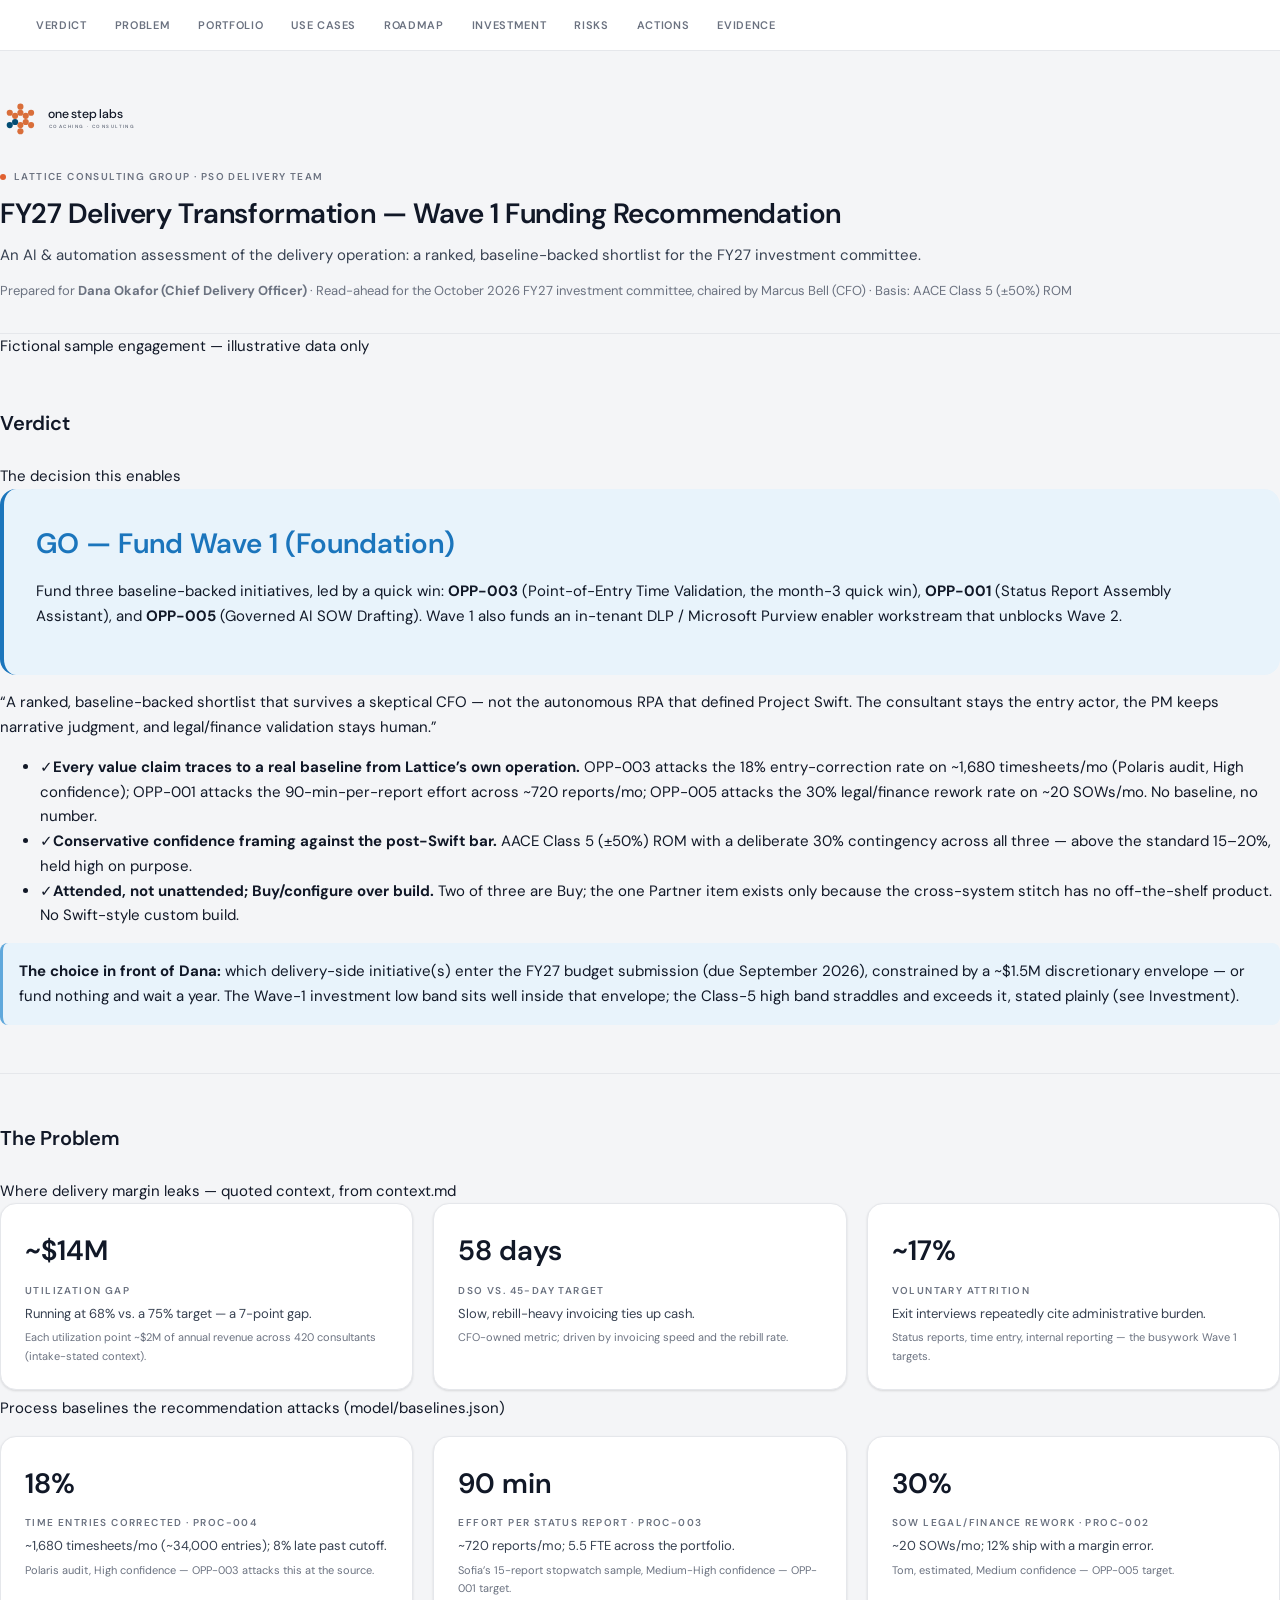
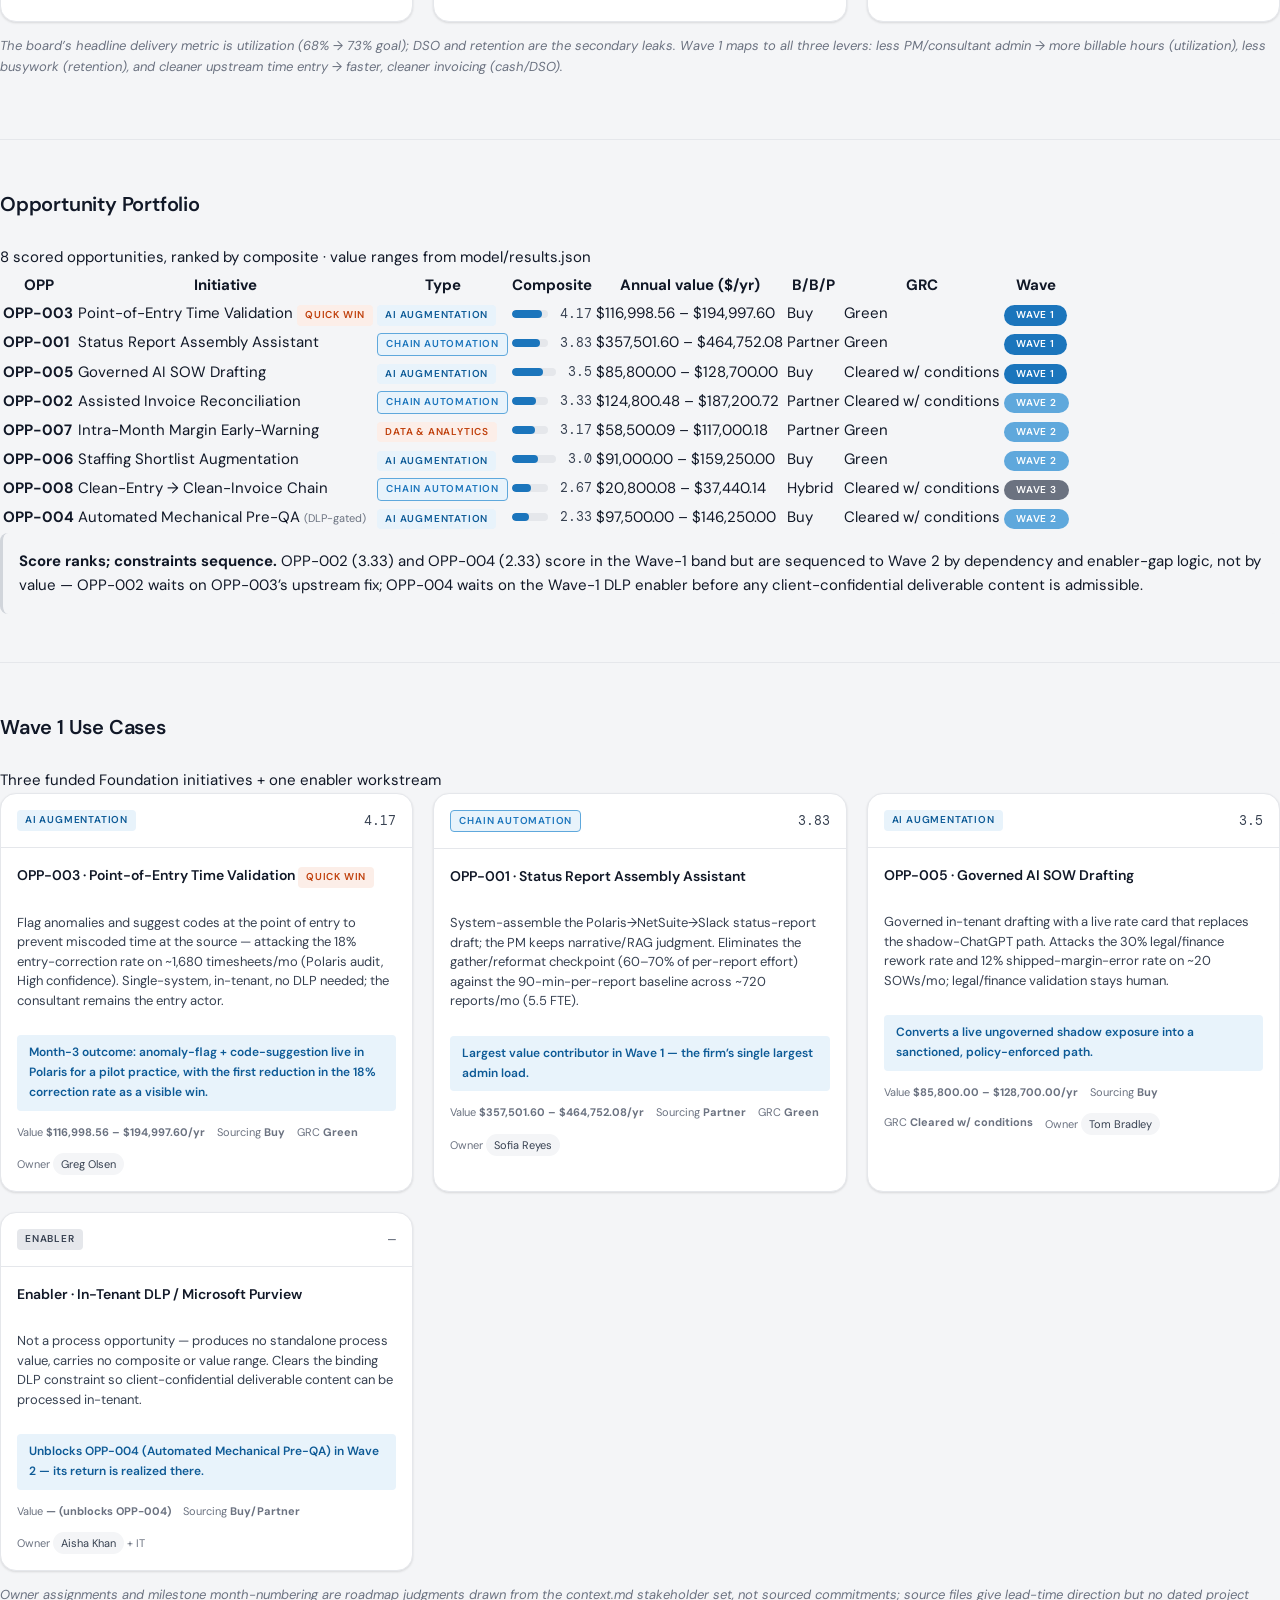
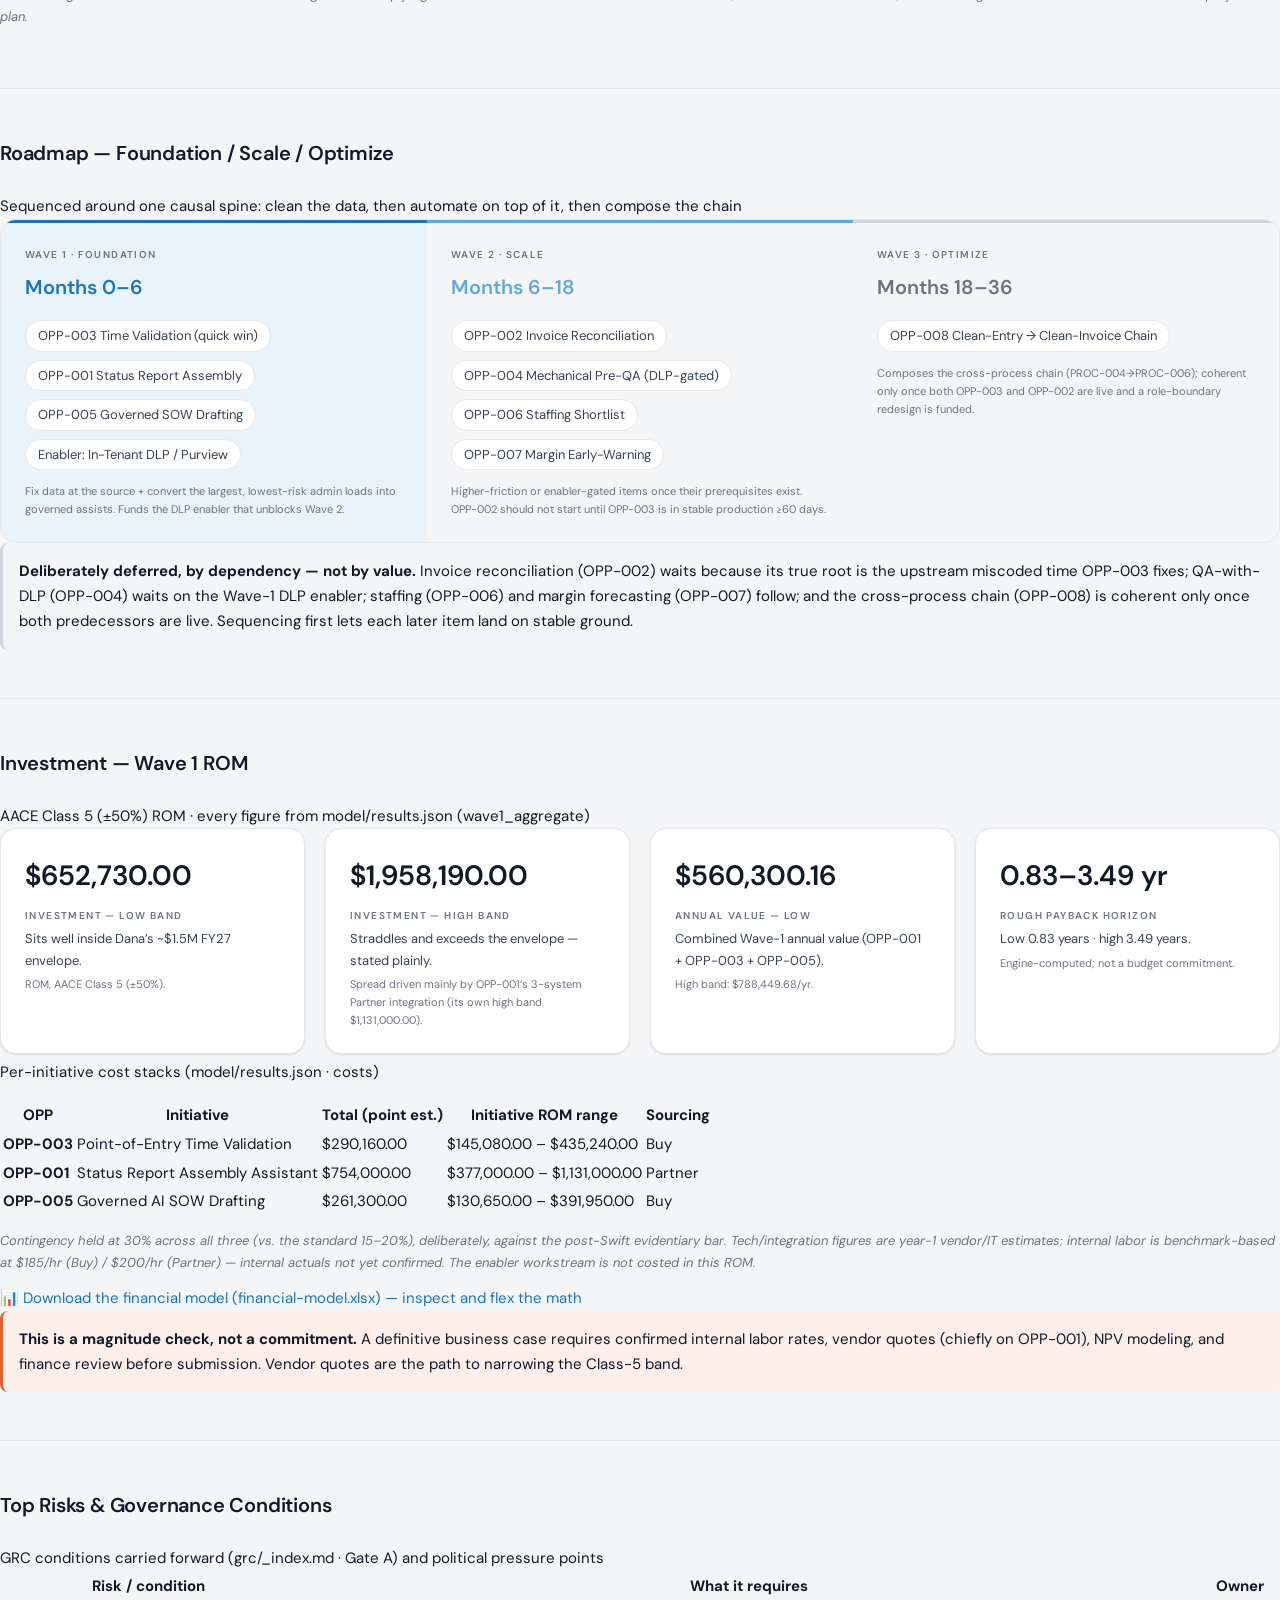
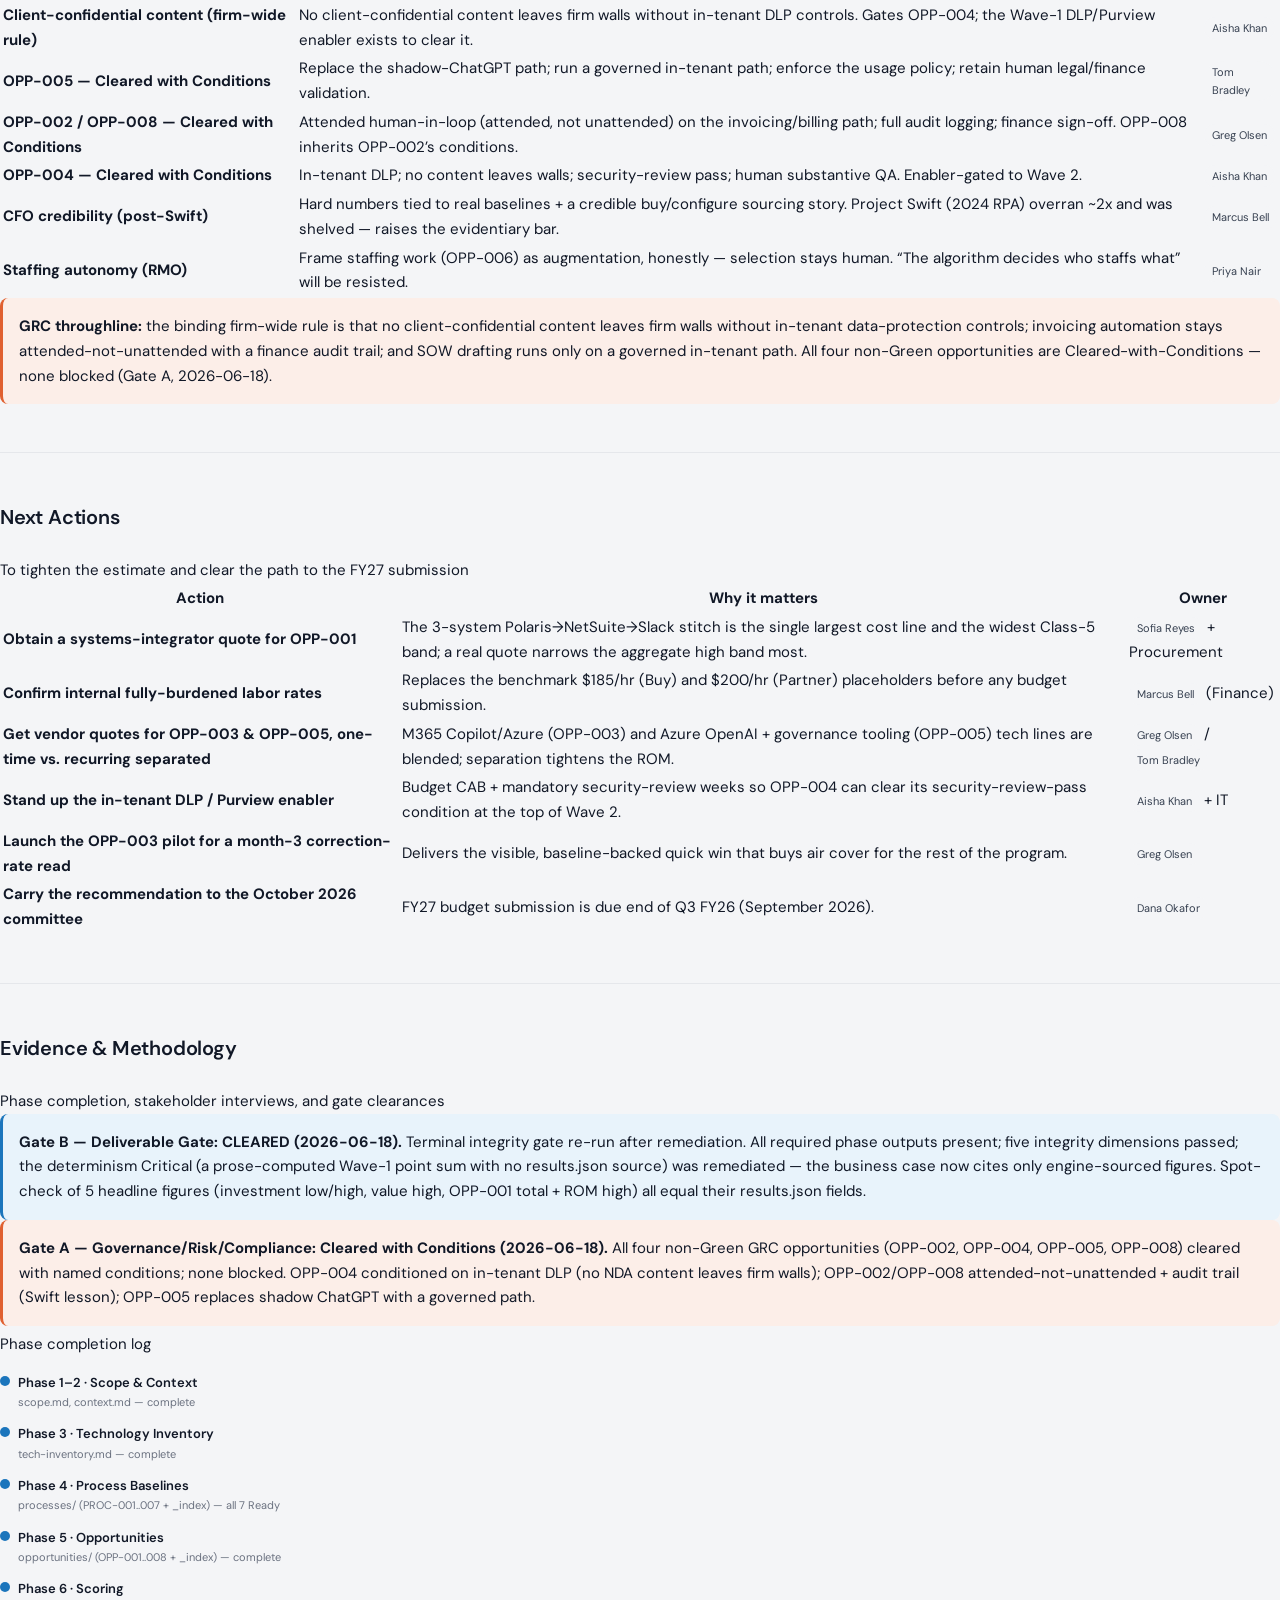
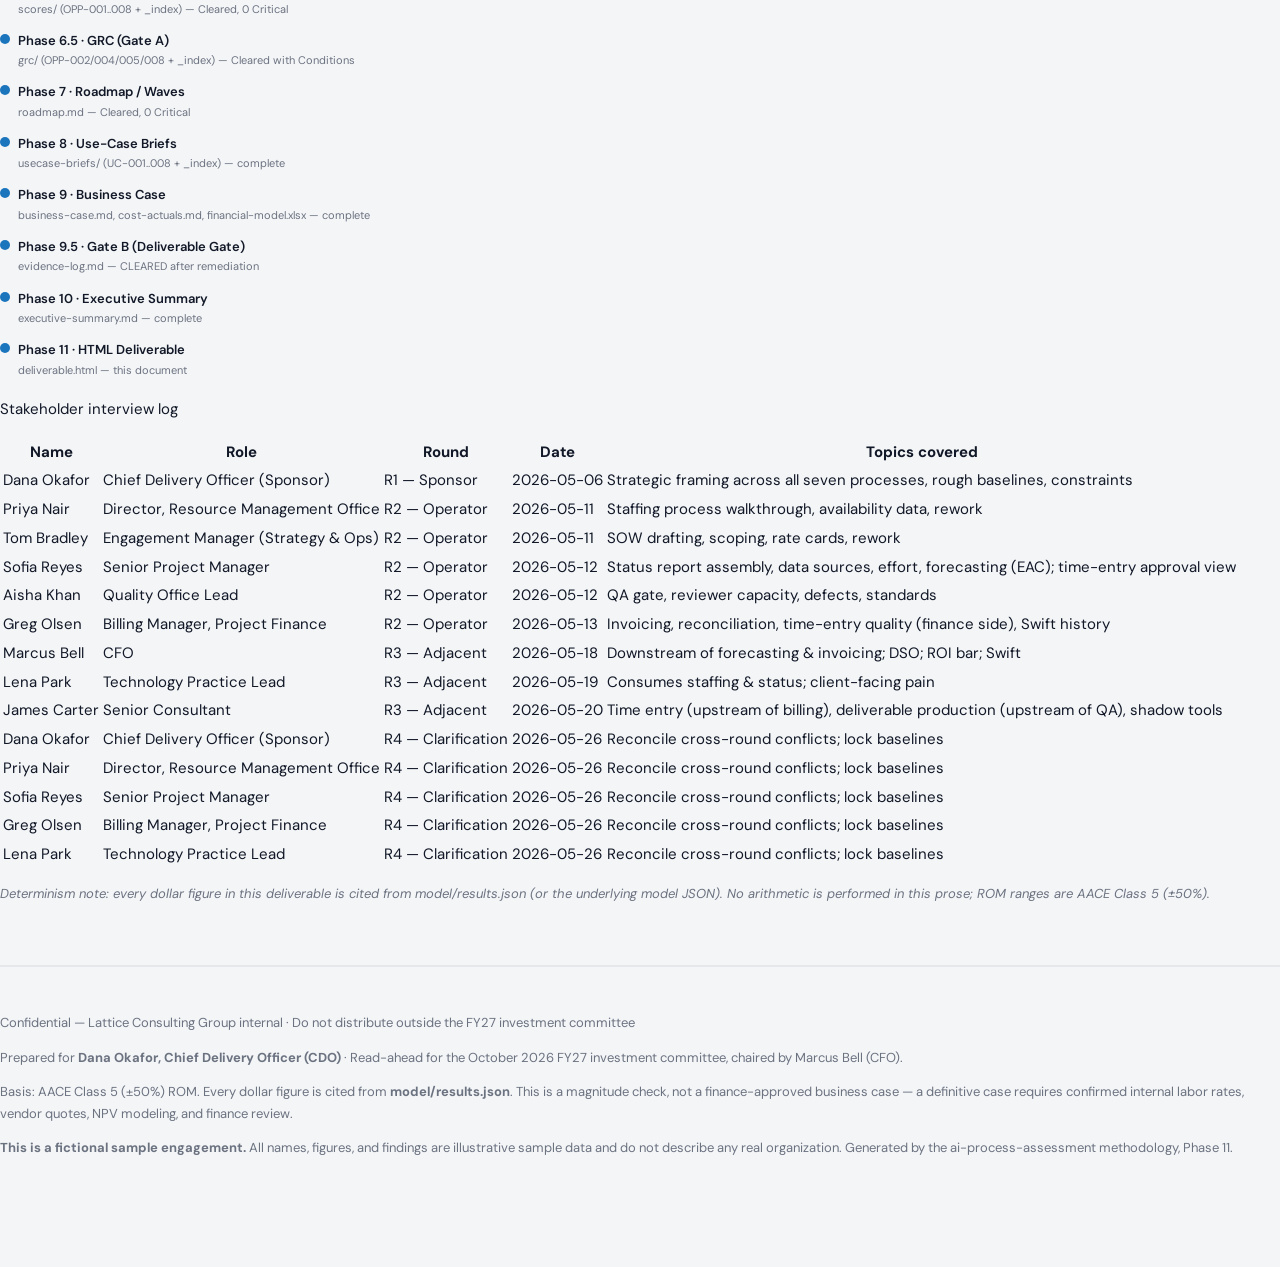
==== commit 9217fba6: "fix(branding): map dangling --slate-light to OSL --text-muted in sample + guard Co-Authored-By: Clau" ====
--- a/sample-pso-delivery/deliverable.html
+++ b/sample-pso-delivery/deliverable.html
@@ -442,7 +442,7 @@
       </tr>
       <tr>
         <td><b>OPP-004</b></td>
-        <td>Automated Mechanical Pre-QA <span style="font-size:11px;color:var(--slate-light)">(DLP-gated)</span></td>
+        <td>Automated Mechanical Pre-QA <span style="font-size:11px;color:var(--text-muted)">(DLP-gated)</span></td>
         <td><span class="uc-card-type type-aug">AI Augmentation</span></td>
         <td>
           <div class="score-bar-wrap"><div class="score-bar-track"><div class="score-bar-fill" style="width:46.6%"></div></div><span class="score-value">2.33</span></div>
@@ -524,7 +524,7 @@
     <div class="uc-card">
       <div class="uc-card-header">
         <span class="uc-card-type type-rpa">Enabler</span>
-        <div class="score-bar-wrap"><span class="score-value" style="color:var(--slate-light)">&mdash;</span></div>
+        <div class="score-bar-wrap"><span class="score-value" style="color:var(--text-muted)">&mdash;</span></div>
       </div>
       <div class="uc-card-body">
         <div class="uc-card-title">Enabler &middot; In-Tenant DLP / Microsoft Purview</div>
